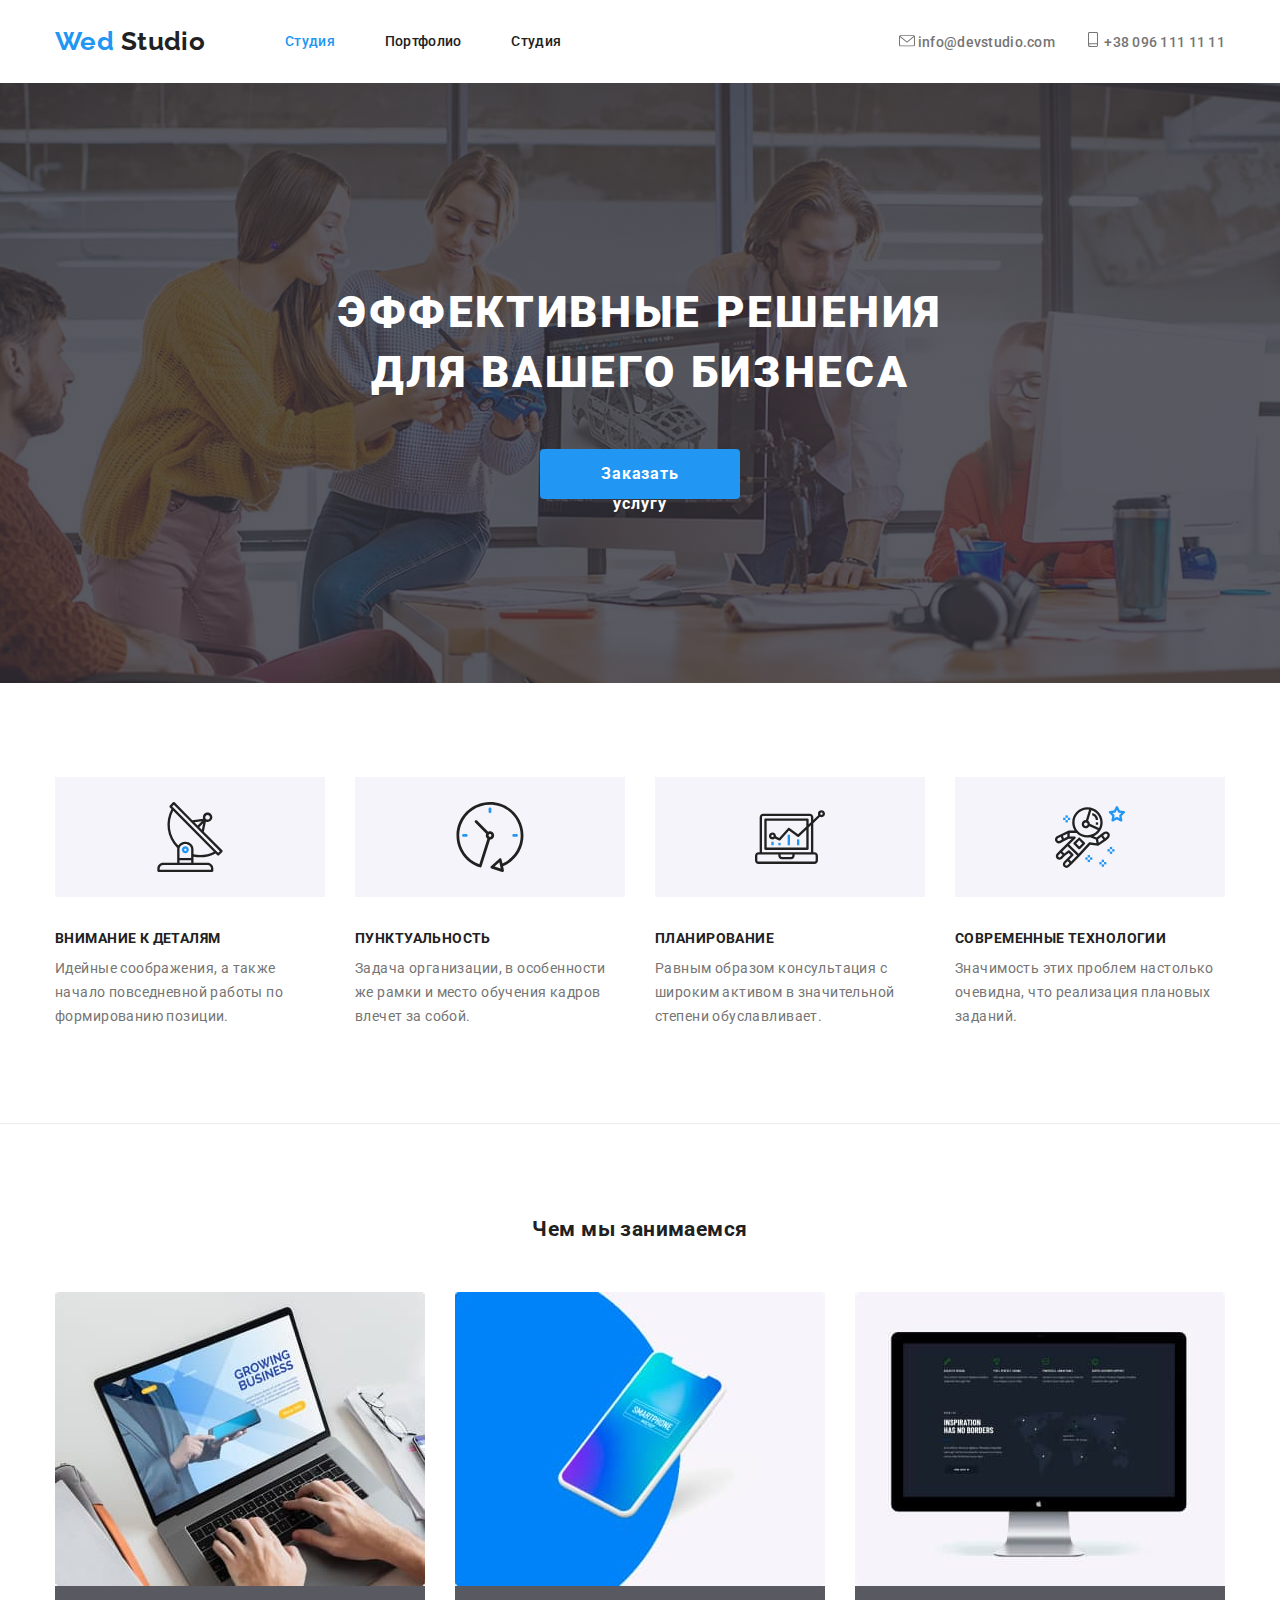
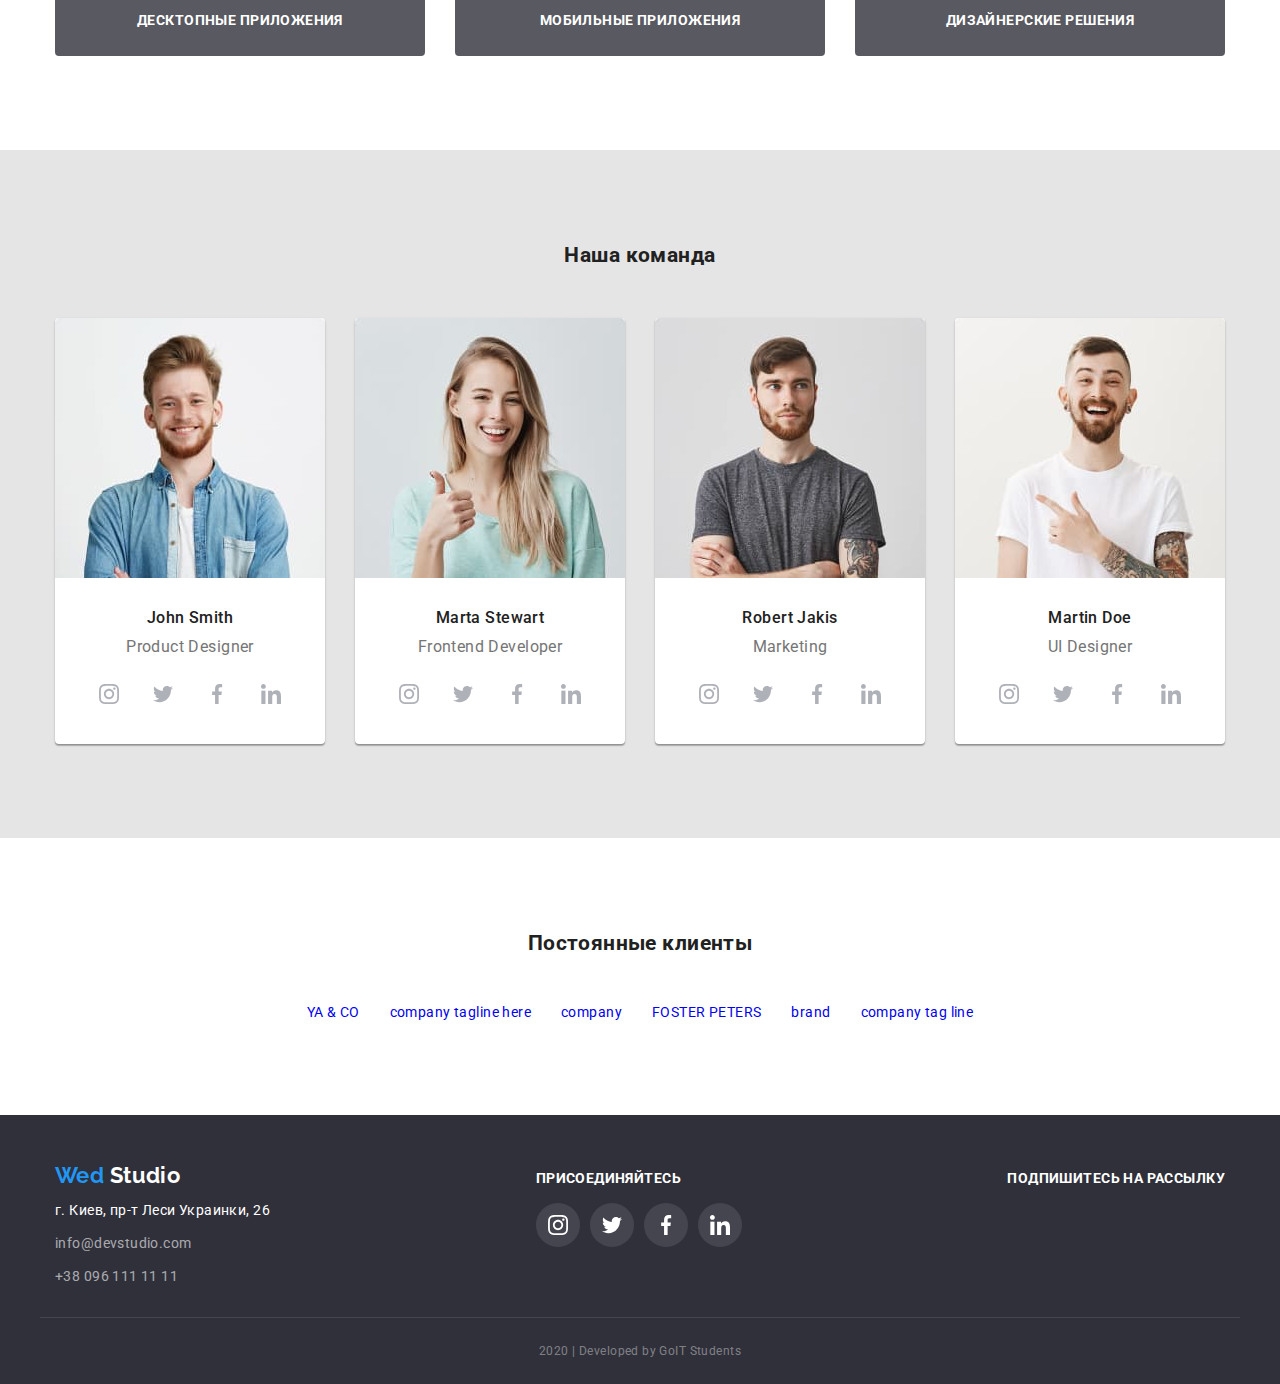
==== index.html @ 705e514d "2" ====
<!DOCTYPE html>
<html lang="ru">
  <head>
    <meta charset="UTF-8" />
    <meta name="viewport" content="width=device-width, initial-scale=1.0" />
    <title>Document</title>
    <link
      href="https://fonts.googleapis.com/css2?family=Raleway:wght@700&family=Roboto:wght@400;500;700;900&display=swap"
      rel="stylesheet"
    />
    <link rel="stylesheet" href="./css/style.css" />
  </head>
  <body>
    <!--Шапка профиля-->
    <header class="header">
      <!--  основная навигация-->
      <div class="container main-header">
        <nav class="nav main-header">
          <a href="./index.html" class="logo">
            <span class="logo-web">Wed</span>
            Studio
          </a>
          <ul class="list header-ul">
            <li class="item">
              <a href="./index.html" class="link active-link">Студия</a>
            </li>
            <li class="item">
              <a href="./portfolio.html" class="link">Портфолио</a>
            </li>
            <li class="item">
              <a href="#" class="link">Студия</a>
            </li>
          </ul>
        </nav>
        <ul class="list header-ul contact">
          <li class="item">
            <a href="mailto:info@devstudio.com" class="contact-link envelope">
              info@devstudio.com
            </a>
          </li>
          <li class="item">
            <a href="tel:+380961111111" class="contact-link smartphone">
              +38 096 111 11 11
            </a>
          </li>
        </ul>
      </div>
    </header>
    <!-- неповторяющийся контент-->
    <main>
      <!-- Hero -->
      <section class="hero">
        <div class="container center">
          <h1 class="hero-title">
            эффективные решения <br />
            для вашего бизнеса
          </h1>
          <a href="" class="button primary">
            Заказать услугу
          </a>
        </div>
      </section>
      <!--преимущества компании-->
      <section class="section">
        <!-- позже нужно будет сделать невидемым -->
        <div class="container">
          <h2 class="section-title visualli-hidden">Особенности</h2>
          <ul class="list flex-featurest">
            <li class="element">
              <h3 class="section-title features">
                Внимание к деталям
              </h3>
              <p class="text features">
                Идейные соображения, а также начало повседневной работы по
                формированию позиции.
              </p>
            </li>
            <li class="element">
              <h3 class="section-title features">
                Пунктуальность
              </h3>
              <p class="text features">
                Задача организации, в особенности же рамки и место обучения
                кадров влечет за собой.
              </p>
            </li>
            <li class="element">
              <h3 class="section-title features">
                Планирование
              </h3>
              <p class="text features">
                Равным образом консультация с широким активом в значительной
                степени обуславливает.
              </p>
            </li>
            <li class="element">
              <h3 class="section-title features">
                Современные технологии
              </h3>
              <p class="text features">
                Значимость этих проблем настолько очевидна, что реализация
                плановых заданий.
              </p>
            </li>
          </ul>
        </div>
      </section>
      <!--занятость компании-->
      <section class="section employment">
        <div class="container">
          <h2 class="section-title center">Чем мы занимаемся</h2>
          <ul class="employment-list list">
            <li class="element">
              <img
                class="img"
                src="./images/What-are-we-doing/img.jpg"
                width="370"
                alt="ноутбук"
              />
              <a href="#" class="link center">
                Десктопные приложения
              </a>
            </li>
            <li class="element">
              <img
                class="img"
                src="./images/What-are-we-doing/box.jpg"
                width="370"
                alt="смартфон"
              />
              <a href="#" class="link center">
                Мобильные приложения
              </a>
            </li>
            <li class="element">
              <img
                class="img"
                src="./images/What-are-we-doing/img(1).jpg"
                width="370"
                alt="apple mac"
              />
              <a href="#" class="link center">
                Дизайнерские решения
              </a>
            </li>
          </ul>
        </div>
      </section>
      <!--специалисты компании-->
      <section class="section company-specialists">
        <div class="container">
          <h2 class="section-title center">
            Наша команда
          </h2>
          <ul class="list specialists">
            <li class="element">
              <img
                class="img"
                src="./images/Team/specialists/img.jpg"
                width="270"
                alt="photo of John Smith"
              />
              <div class="center">
                <h3 class="section-title specialist">
                  John Smith
                </h3>
                <p class="specialist name">
                  Product Designer
                </p>
                <!--соц.сети -->
                <ul class="list social-networks">
                  <li class="element">
                    <a
                      href="#"
                      aria-label="instagram"
                      class="link icon-instagram"
                    ></a>
                  </li>
                  <li class="element">
                    <a
                      href="#"
                      aria-label="twitter"
                      class="link icon-twitter"
                    ></a>
                  </li>
                  <li class="element">
                    <a
                      href="#"
                      aria-label="facebook"
                      class="link icon-facebook"
                    ></a>
                  </li>
                  <li class="element">
                    <a
                      href="#"
                      aria-label="linkedin"
                      class="link icon-linkedin"
                    ></a>
                  </li>
                </ul>
              </div>
            </li>
            <li class="element">
              <img
                class="img"
                src="./images/Team/specialists/img(1).jpg"
                width="270"
                alt="photo of Marta Stewart"
              />
              <div class="center">
                <h3 class="section-title specialist">
                  Marta Stewart
                </h3>
                <p class="specialist name">
                  Frontend Developer
                </p>
                <!--соц.сети -->
                <ul class="list social-networks">
                  <li class="element">
                    <a
                      href="#"
                      aria-label="instagram"
                      class="link icon-instagram"
                    ></a>
                  </li>
                  <li class="element">
                    <a
                      href="#"
                      aria-label="twitter"
                      class="link icon-twitter"
                    ></a>
                  </li>
                  <li class="element">
                    <a
                      href="#"
                      aria-label="facebook"
                      class="link icon-facebook"
                    ></a>
                  </li>
                  <li class="element">
                    <a
                      href="#"
                      aria-label="linkedin"
                      class="link icon-linkedin"
                    ></a>
                  </li>
                </ul>
              </div>
            </li>
            <li class="element">
              <img
                class="img"
                src="./images/Team/specialists/img(2).jpg"
                width="270"
                alt="photo of Robert Jakis"
              />
              <div class="center">
                <h3 class="section-title specialist">
                  Robert Jakis
                </h3>
                <p class="specialist name">
                  Marketing
                </p>
                <!--соц.сети -->
                <ul class="list social-networks">
                  <li class="element">
                    <a
                      href="#"
                      aria-label="instagram"
                      class="link icon-instagram"
                    ></a>
                  </li>
                  <li class="element">
                    <a
                      href="#"
                      aria-label="twitter"
                      class="link icon-twitter"
                    ></a>
                  </li>
                  <li class="element">
                    <a
                      href="#"
                      aria-label="facebook"
                      class="link icon-facebook"
                    ></a>
                  </li>
                  <li class="element">
                    <a
                      href="#"
                      aria-label="linkedin"
                      class="link icon-linkedin"
                    ></a>
                  </li>
                </ul>
              </div>
            </li>
            <li class="element">
              <img
                class="img"
                src="./images/Team/specialists/img(3).jpg"
                width="270"
                alt="photo of Martin Doe"
              />
              <div class="center">
                <h3 class="section-title specialist">
                  Martin Doe
                </h3>
                <p class="specialist name">
                  UI Designer
                </p>
                <!--соц.сети -->
                <ul class="list social-networks">
                  <li class="element">
                    <a
                      href="#"
                      aria-label="instagram"
                      class="link icon-instagram"
                    ></a>
                  </li>
                  <li class="element">
                    <a
                      href="#"
                      aria-label="twitter"
                      class="link icon-twitter"
                    ></a>
                  </li>
                  <li class="element">
                    <a
                      href="#"
                      aria-label="facebook"
                      class="link icon-facebook"
                    ></a>
                  </li>
                  <li class="element">
                    <a
                      href="#"
                      aria-label="linkedin"
                      class="link icon-linkedin"
                    ></a>
                  </li>
                </ul>
              </div>
            </li>
          </ul>
        </div>
      </section>
      <!--Постоянные клиенты-->
      <section class="section">
        <div class="container">
          <h2 class="section-title center">
            Постоянные клиенты
          </h2>
          <!-- логотипы компаний -->
          <ul class="list customers">
            <li class="element">
              <a href="#" class="customers-link" aria-label="YA & CO"
                >YA & CO</a
              >
            </li>
            <li class="element">
              <a
                href="#"
                class="customers-link"
                aria-label="company tagline here"
                >company tagline here</a
              >
            </li>
            <li class="element">
              <a href="#" class="customers-link" aria-label="company"
                >company</a
              >
            </li>
            <li class="element">
              <a href="#" class="customers-link" aria-label="FOSTER PETERS"
                >FOSTER PETERS</a
              >
            </li>
            <li class="element">
              <a href="#" class="customers-link" aria-label="brand">brand</a>
            </li>
            <li class="element">
              <a href="#" class="customers-link" aria-label="company tag line"
                >company tag line</a
              >
            </li>
          </ul>
        </div>
      </section>
    </main>
    <!--подвал-->
    <footer class="footer">
      <div class="container footer-container">
        <div>
          <a href="./index.html" class="logo-footer">
            <span class="logo-web">Wed</span>
            Studio
          </a>
          <!-- адресс -->
          <address class="address">
            <p>
              г. Киев, пр-т Леси Украинки, 26
            </p>
            <a href="mailto:info@devstudio.com" class="address-link">
              info@devstudio.com
            </a>
            <a href="tel:+380961111111" class="address-link"
              >+38 096 111 11 11</a
            >
          </address>
        </div>
        <div>
          <b class="b">
            присоединяйтесь
          </b>
          <!-- соц.сети -->
          <ul class="list footer__social-networks">
            <li class="element">
              <a
                href="#"
                aria-label="instagram"
                class="link icon-instagram"
              ></a>
            </li>
            <li class="element">
              <a href="#" aria-label="twitter" class="link icon-twitter"></a>
            </li>
            <li class="element">
              <a href="#" aria-label="facebook" class="link icon-facebook"></a>
            </li>
            <li class="element">
              <a href="#" aria-label="linkedin" class="link icon-linkedin"></a>
            </li>
          </ul>
        </div>
        <b class="b">
          Подпишитесь на рассылку
        </b>
      </div>
      <p class="copyright container">2020 | Developed by GoIT Students</p>
    </footer>
  </body>
</html>
---- css/style.css ----
html {
  box-sizing: border-box;
}

*,
*::before,
*::after {
  box-sizing: inherit;
}
:root {
  --primary-text-color: #757575;
  --secondary-text-color: #212121;
  --white-color-text: #ffffff;
  --text-hover-color: #2196f3;
  --background-color: #e5e5e5;
  --secondary-background-color: #f5f4fa;
  --address-text-color: rgba(255, 255, 255, 0.6);
}
/* общие */
body {
  background-color: var(--white-color-text);
  color: var(--primary-text-color);
  font-family: Roboto, sans-serif;
  font-style: normal;
  font-size: 14px;
  line-height: 1.14;
  letter-spacing: 0.03em;
  margin: 0px;
}

a {
  text-decoration: none;
}

h1,
h2,
h3,
h4,
h5,
h6,
p {
  margin-top: 0px;
  margin-bottom: 0px;
}

img {
  display: block;
  max-width: 100%;
  height: auto;
}

.visualli-hidden {
  position: absolute;
  width: 1px;
  height: 1px;
  margin: -1px;
  padding: 0px;
  border: 0px;
  clip: rect(0 0 0 0);
  overflow: hidden;
}

.list {
  list-style: none;
  margin-top: 0px;
  margin-bottom: 0px;
  padding-left: 0px;
}

.container {
  width: 1200px;
  padding-left: 15px;
  padding-right: 15px;

  margin-left: auto;
  margin-right: auto;
}

.center {
  text-align: center;
}

.section > .section-title {
  color: var(--secondary-text-color);
  font-weight: 700;
  font-size: 36px;
  line-height: 1.17;
  text-align: center;
}
.section-title {
  color: var(--secondary-text-color);
}
.employment-list,
.specialists {
  margin-top: 50px;
}

/* кнопка */
.button {
  display: inline-block;

  background-color: var(--background-color);
  color: var(--primary-text-color);
}
.section {
  padding-top: 94px;
  padding-bottom: 94px;
}

/* шапка */

.header {
  background-color: var(--white-color-text);
}

.main-header {
  display: flex;
  align-items: center;
}

.header-ul {
  display: flex;
}

.header-ul .item:not(:last-child) {
  margin-right: 50px;
}

.contact {
  margin-left: auto;
}

.contact .item:not(:last-child) {
  margin-right: 30px;
}

.header-ul .link,
.header-ul .contact-link {
  display: block;
  padding-top: 32px;
  padding-bottom: 32px;
}

.nav .link {
  color: var(--secondary-text-color);
  font-weight: 500;
  letter-spacing: 0.02em;
}
.link.active-link,
.nav .link:hover,
.nav .link:focus,
.contact-link:focus,
.contact-link:hover {
  color: var(--text-hover-color);
}
.logo {
  display: inline-block;
  margin-right: 80px;

  color: var(--secondary-text-color);
  font-family: Raleway, sans-serif;
  font-weight: 700;
  font-size: 26px;
  line-height: 1.19;
}
.logo-web {
  color: var(--text-hover-color);
  font-family: Raleway, sans-serif;
}
.contact-link {
  color: var(--primary-text-color);

  font-weight: 500;
  letter-spacing: 0.02em;
}

.contact-link::before {
  content: "";
  display: inline-block;
  width: 16px;
  height: 15px;
  background-repeat: no-repeat;
  background-size: contain;
  background-position: bottom;
}

.contact-link.envelope::before {
  background-image: url(../images/envelope.svg);
}

.contact-link.smartphone::before {
  background-image: url(../images/smartphone.svg);
}

/* подвал */

.logo-footer {
  color: var(--white-color-text);
  font-family: Raleway, sans-serif;
  font-weight: 700;
  font-size: 22px;
  line-height: 1.18;
}
.address {
  display: flex;
  flex-direction: column;

  color: var(--white-color-text);
  font-weight: 400;
  font-size: 14px;
  font-style: normal;
  line-height: 1.71;

  margin-top: 10px;
}
.address-link {
  color: var(--address-text-color);

  margin-top: 9px;
}

.copyright {
  display: block;
  padding-top: 21px;
  padding-bottom: 21px;
  border-top: 1px solid rgba(255, 255, 255, 0.1);

  color: rgba(255, 255, 255, 0.4);
  font-weight: 400;
  font-size: 12px;
  line-height: 2;
  text-align: center;
}

.b {
  display: block;
  color: var(--white-color-text);
  font-weight: 700;
  text-transform: uppercase;
}

.footer__social-networks {
  margin-top: 21px;
}

.footer__social-networks .element {
  margin-right: 10px;
}

.footer__social-networks .element:nth-last-child(1) {
  margin-right: 0px;
}

.footer__social-networks .link {
  display: inline-flex;
  width: 44px;
  height: 44px;
  background: rgba(255, 255, 255, 0.1);
  border-radius: 50%;
  background-repeat: no-repeat;
  background-position: center;
  background-size: 20px;
}

.footer__social-networks .icon-instagram {
  background-image: url(../images/social-networks-inversion/instagram2.svg);
}

.footer__social-networks .icon-twitter {
  background-image: url(../images/social-networks-inversion/twitter1.svg);
}

.footer__social-networks .icon-facebook {
  background-image: url(../images/social-networks-inversion/facebook1.svg);
}

.footer__social-networks .icon-linkedin {
  background-image: url(../images/social-networks-inversion/linkedin1.svg);
}

.footer-container {
  display: flex;
  align-items: baseline;
  justify-content: space-between;
  padding-bottom: 28px;
}

.footer {
  background-color: #2f303a;
  padding-top: 48px;
}

/* main index */

/* герой */

.hero {
  background-color: rgba(47, 48, 58, 0.8);
  background-image: linear-gradient(
      rgba(47, 48, 58, 0.8),
      rgba(47, 48, 58, 0.8)
    ),
    url(../images/Header-img.jpg);
  height: 600px;
  max-width: 1600px;
  margin-left: auto;
  margin-right: auto;
  background-repeat: no-repeat;
  background-position: center;
  background-size: cover;
}

.hero .container {
  padding-top: 200px;
  padding-bottom: 200px;
}

.hero-title {
  color: var(--white-color-text);
  font-weight: 900;
  font-size: 44px;
  line-height: 1.36;
  text-align: center;
  letter-spacing: 0.06em;
  text-transform: uppercase;
}

.button.primary {
  background-color: var(--text-hover-color);
  color: var(--white-color-text);
  font-weight: 700;
  font-size: 16px;
  line-height: 1.87;
  letter-spacing: 0.06em;

  padding: 10px 32px;
  border-radius: 4px;
  width: 200.3px;
  height: 50px;
  margin-top: 46px;
}
/* преимущества компании */

.flex-featurest {
  display: flex;
}

.flex-featurest .element {
  width: 278px;
  margin-right: 30px;
}

.flex-featurest .element::before {
  content: "";
  display: inline-block;
  width: 270px;
  height: 120px;
  background-color: var(--secondary-background-color);
  background-repeat: no-repeat;
  background-position: center;
}

.flex-featurest .element:nth-child(1)::before {
  background-image: url(../images/advantages/antenna1.svg);
}

.flex-featurest .element:nth-child(2)::before {
  background-image: url(../images/advantages/clock1.svg);
}

.flex-featurest .element:nth-child(3)::before {
  background-image: url(../images/advantages/diagram1.svg);
}

.flex-featurest .element:nth-child(4)::before {
  background-image: url(../images/advantages/astronaut1.svg);
}

.flex-featurest .element:nth-child(4n) {
  margin-right: 0px;
}

.section-title.features {
  color: var(--secondary-text-color);
  font-weight: 700;
  font-size: 14px;
  line-height: 1.14;
  text-transform: uppercase;

  margin-top: 30px;
}
.text.features {
  font-weight: 400;
  font-size: 14px;
  line-height: 1.71;

  margin-top: 10px;
}
/* занятость */
.employment {
  border-top: 1px solid #ececec;
}

.employment-list {
  display: flex;
}

.employment-list .element {
  width: 370px;
  margin-right: 30px;
}

.employment-list .element:nth-child(3n) {
  margin-right: 0px;
}

.employment-list .link {
  display: inline-block;
  padding: 27px 0px;
  width: 370px;

  color: var(--white-color-text);
  background: rgba(47, 48, 58, 0.8);
  border-radius: 0px 0px 4px 4px;
  font-weight: bold;
  text-transform: uppercase;
}

/* спецыалисты компании */

.specialists {
  display: flex;
}

.specialists > .element {
  width: 270px;
  margin-right: 30px;
  background-color: var(--white-color-text);
  border-radius: 4px;
  overflow: hidden;
  box-shadow: 0px 2px 1px rgba(0, 0, 0, 0.2), 0px 1px 1px rgba(0, 0, 0, 0.14),
    0px 1px 3px rgba(0, 0, 0, 0.12);
}

.specialists .element:nth-child(4n) {
  margin-right: 0px;
}

.section.company-specialists {
  background-color: var(--background-color);
}

.section-title.specialist {
  color: var(--secondary-text-color);
  font-weight: 500;
}

.specialists .center {
  padding-top: 30px;
  padding-bottom: 24px;
}

.specialist {
  font-size: 16px;
  line-height: 1.19;
}

.specialist.name {
  font-weight: 400;

  margin-top: 10px;
}

.social-networks,
.footer__social-networks {
  display: flex;
  margin-top: 16px;
}

.social-networks {
  padding-left: 32px;
  padding-right: 32px;
}

.social-networks .element {
  margin-right: 10px;
}
.social-networks .element:nth-last-child(-n + 1) {
  margin-right: 0px;
}

.social-networks .link {
  display: inline-block;
  width: 44px;
  height: 44px;
  background-repeat: no-repeat;
  background-position: center;
}

.icon-instagram {
  background-image: url(../images/social-networks/instagram2.svg);
}

.icon-twitter {
  background-image: url(../images/social-networks/twitter1.svg);
}

.icon-facebook {
  background-image: url(../images/social-networks/facebook1.svg);
}

.icon-linkedin {
  background-image: url(../images/social-networks/linkedin1.svg);
}

/* клиенты */

.customers {
  display: flex;
  justify-content: center;
  margin-top: 50px;
}

.customers .element {
  margin-right: 30px;
}

.customers .element:nth-child(6n) {
  margin-right: 0px;
}

/* main portfolio */

.portfolio {
  /* background-color: var(--background-color); */
  border-top: 1px solid #ececec;
}

/* кнопка portfolio */

.button.filter {
  color: var(--secondary-text-color);
  background-color: var(--background-color);
  font-weight: 500;
  font-size: 16px;
  line-height: 1.62;

  border: 0px;
  padding: 6px 22px;
  border-radius: 4px;
}

.button.filter:focus,
.button.filter:hover {
  background-color: var(--text-hover-color);
  color: var(--white-color-text);
}

.filter {
  display: flex;
  justify-content: center;
}

.filter .element {
  margin-right: 8px;
}

.filter .element:nth-last-child(-n + 1) {
  margin-right: 0px;
}

/* список */

.job-title {
  color: var(--secondary-text-color);
  font-weight: 700;
  font-size: 18px;
  line-height: 2;
}

.text-work {
  color: var(--primary-text-color);
  font-weight: 400;
  font-size: 16px;
  line-height: 1.87;

  margin-top: 4px;
}

.hover-text-work {
  color: var(--white-color-text);
  background: rgba(33, 150, 243, 0.9);
  font-weight: 400;
  font-size: 18px;
  line-height: 1.56;
}

.work {
  display: flex;
  flex-wrap: wrap;
  margin-top: 50px;
}

.work .element {
  max-width: calc((100%-60px) / 3);
  margin-right: 30px;
  margin-right: 30px;
  margin-top: 30px;
}

.work .element:nth-child(3n) {
  margin-right: 0px;
}

.work .element:nth-child(-n + 3) {
  margin-top: 0px;
}

.card > a {
  display: block;
}

.card {
  border-top-left-radius: 5px;
  border-top-right-radius: 5px;
  overflow: hidden;
}

.card-contens {
  background: #ffffff;
  border-right: 1px solid #eeeeee;
  border-left: 1px solid #eeeeee;
  border-bottom: 1px solid #eeeeee;
  padding-top: 20px;
  padding-bottom: 20px;
  padding-right: 24px;
  padding-left: 24px;
  border-bottom-right-radius: 5px;
  border-bottom-left-radius: 5px;
}
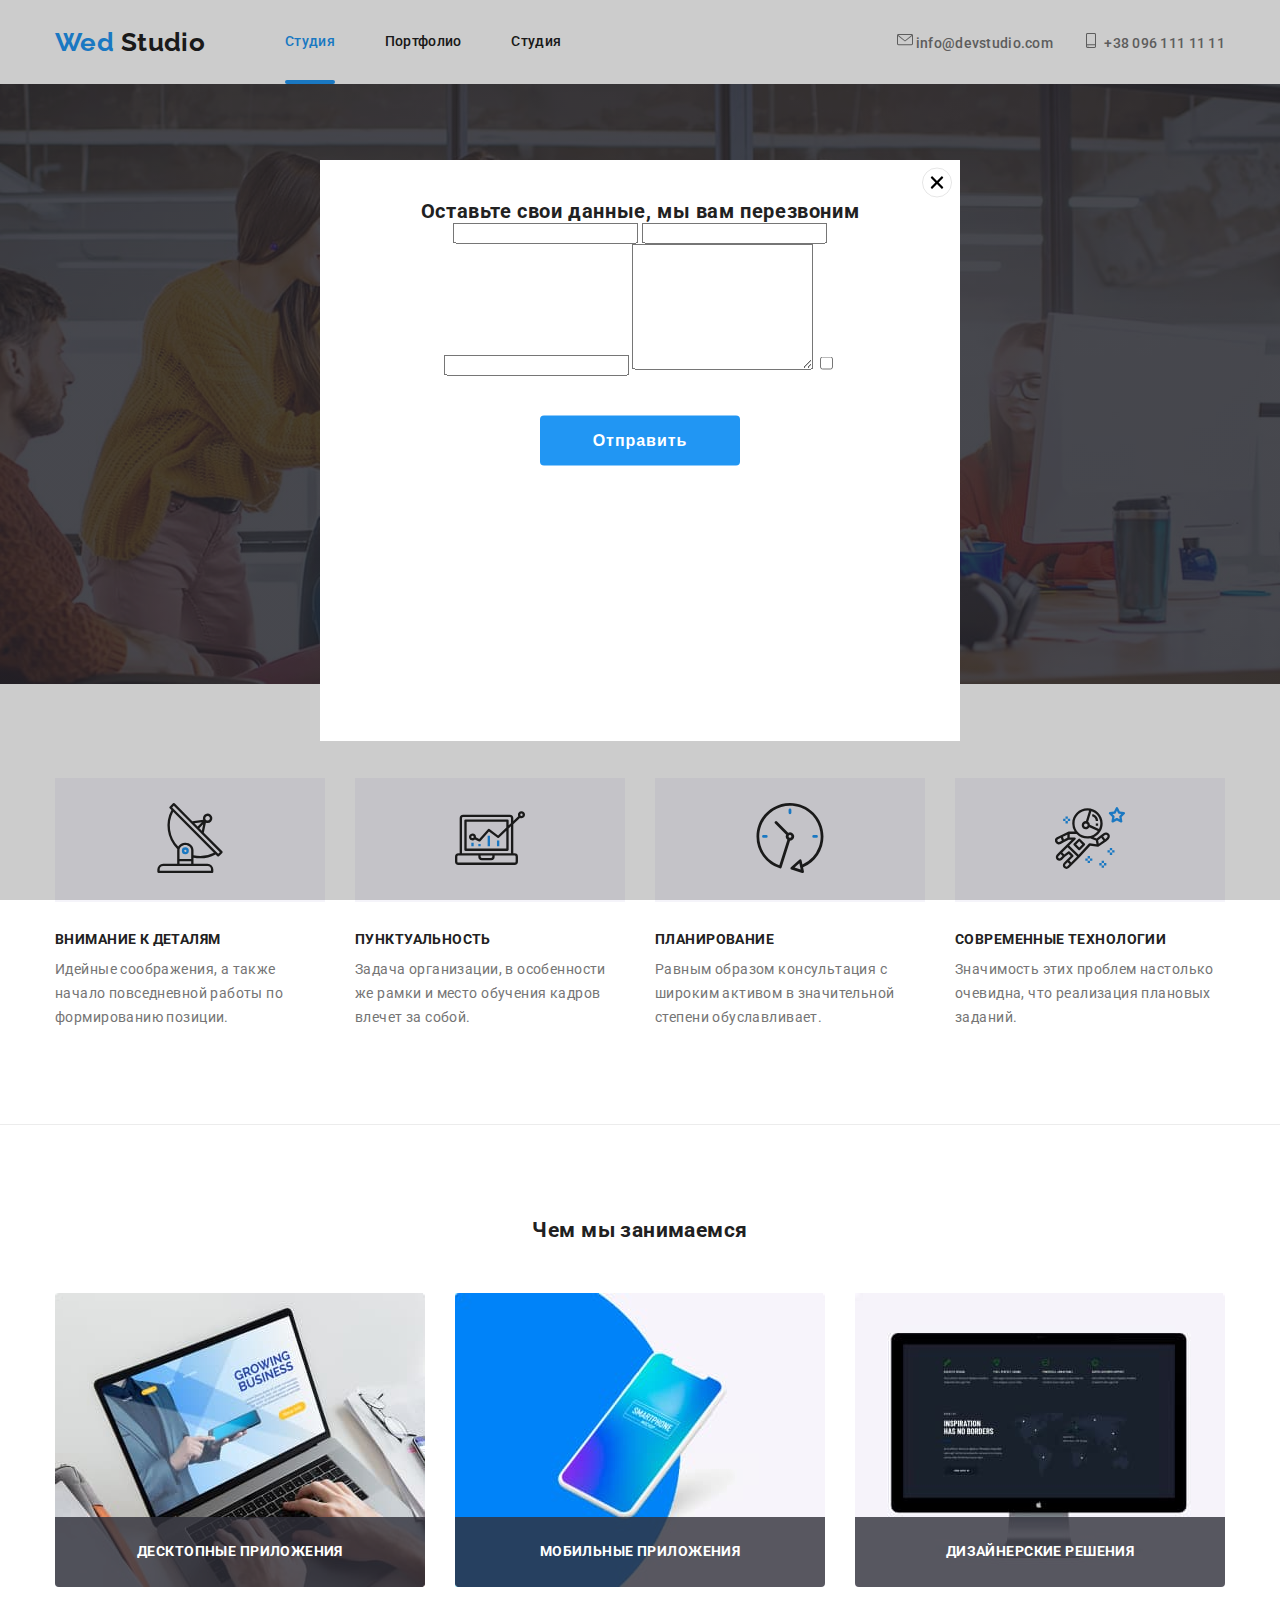
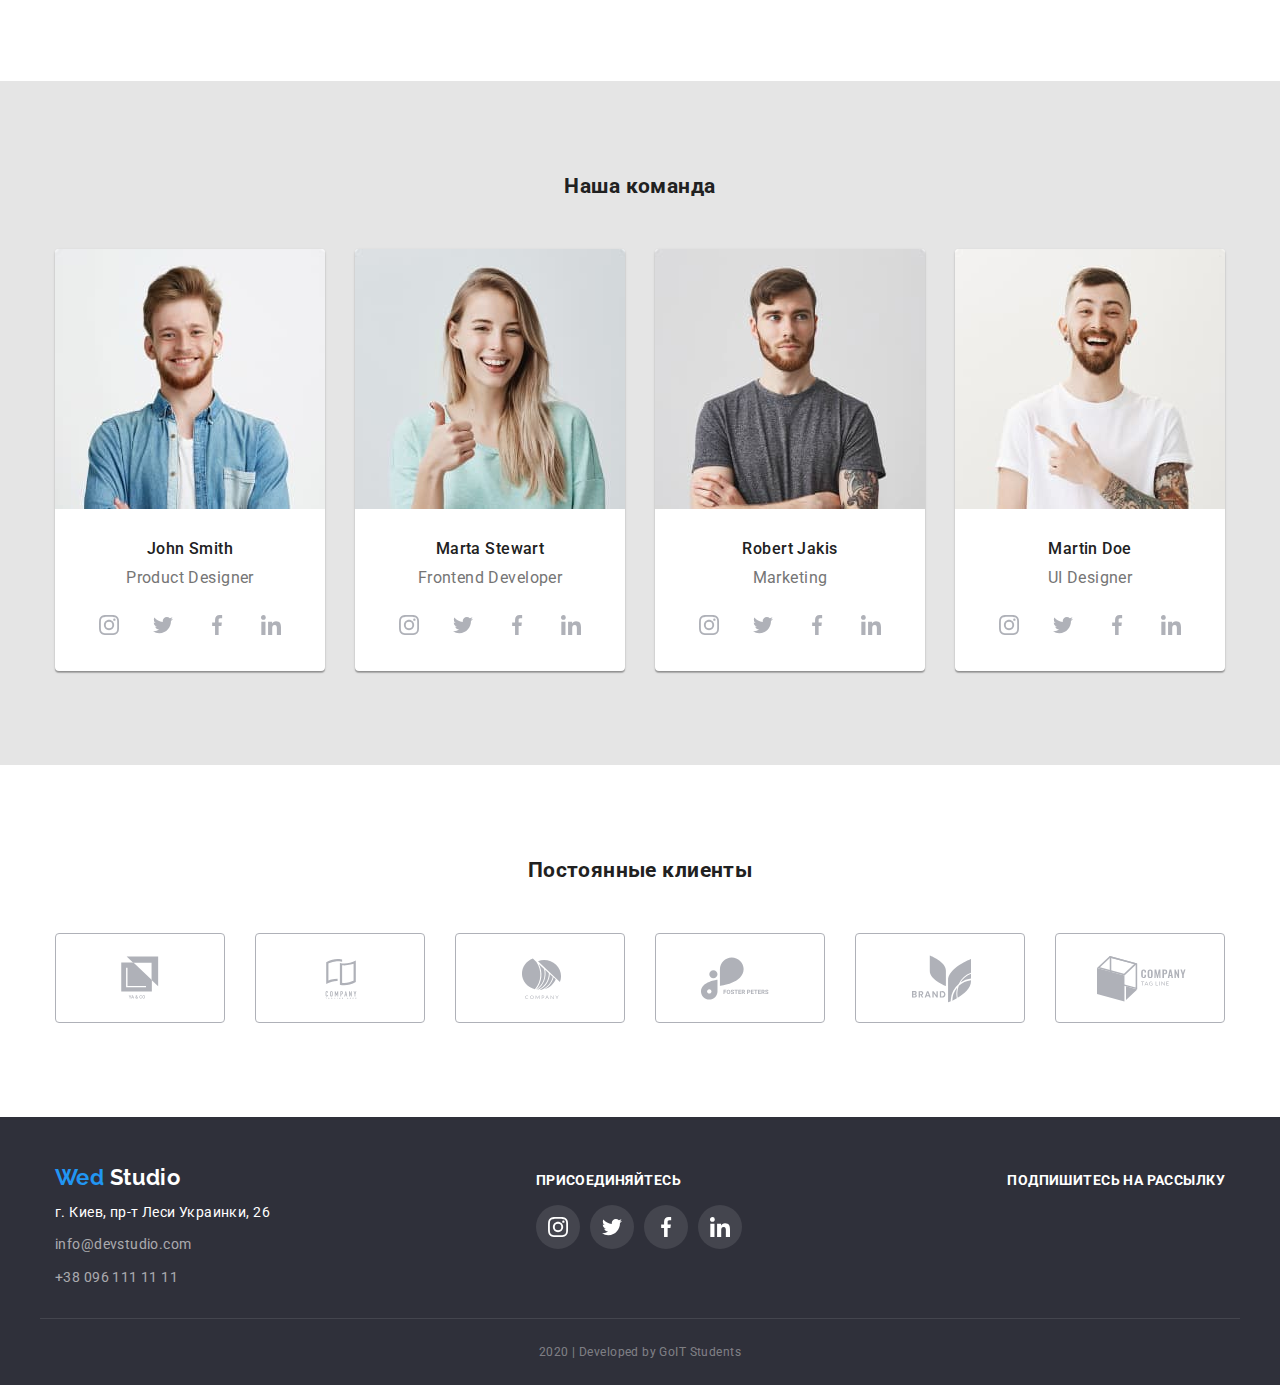
==== commit bc7096e4: "2" ====
--- a/index.html
+++ b/index.html
@@ -13,8 +13,41 @@
   <body>
     <!--Шапка профиля-->
     <header class="header">
-      <!--  основная навигация-->
+      <div class="backdrop" data-backdrop>
+        <div class="modal">
+          <h2 class="modal-title">
+            Оставьте свои данные, мы вам перезвоним
+          </h2>
+          <form class="form js-speaker-form">
+            <label>
+              <input type="text" name="name" placeholder=" " />
+            </label>
+            <label>
+              <input type="email" name="email" />
+            </label>
+            <label>
+              <input type="tel" name="telephone" />
+            </label>
+            <label>
+              <textarea
+                class="comment"
+                name="comment"
+                rows="8"
+                placeholder=" "
+              ></textarea>
+            </label>
+            <label>
+              <input type="checkbox" />
+            </label>
+            <button class="button primary" type="submit">Отправить</button>
+          </form>
+          <svg class="icon-close" data-close-modal>
+            <use href="./images/symbol-defs1.svg#icon-close"></use>
+          </svg>
+        </div>
+      </div>
       <div class="container main-header">
+        <!--  основная навигация-->
         <nav class="nav main-header">
           <a href="./index.html" class="logo">
             <span class="logo-web">Wed</span>
@@ -22,10 +55,13 @@
           </a>
           <ul class="list header-ul">
             <li class="item">
-              <a href="./index.html" class="link active-link">Студия</a>
+              <a href="./index.html" class="link active-link">
+                Студия
+                <div class="active"></div>
+              </a>
             </li>
             <li class="item">
-              <a href="./portfolio.html" class="link">Портфолио</a>
+              <a href="./portfolio.html" class="link">Портфолио </a>
             </li>
             <li class="item">
               <a href="#" class="link">Студия</a>
@@ -34,12 +70,32 @@
         </nav>
         <ul class="list header-ul contact">
           <li class="item">
-            <a href="mailto:info@devstudio.com" class="contact-link envelope">
-              info@devstudio.com
+            <a href="mailto:info@devstudio.com" class="contact-link flex-link">
+              <div class="in-bl">
+                <svg class="icon-envelope">
+                  <use
+                    width="16"
+                    heidth="12"
+                    href="./images/symbol-defs1.svg#icon-envelope"
+                  ></use>
+                </svg>
+              </div>
+              <span>
+                info@devstudio.com
+              </span>
             </a>
           </li>
           <li class="item">
-            <a href="tel:+380961111111" class="contact-link smartphone">
+            <a href="tel:+380961111111" class="contact-link">
+              <div class="in-bl">
+                <svg class="icon-smartphone">
+                  <use
+                    width="16"
+                    heidth="12"
+                    href="./images/symbol-defs1.svg#icon-smartphone"
+                  ></use>
+                </svg>
+              </div>
               +38 096 111 11 11
             </a>
           </li>
@@ -55,7 +111,7 @@
             эффективные решения <br />
             для вашего бизнеса
           </h1>
-          <a href="" class="button primary">
+          <a href="" class="button primary" data-open-modal>
             Заказать услугу
           </a>
         </div>
@@ -67,6 +123,16 @@
           <h2 class="section-title visualli-hidden">Особенности</h2>
           <ul class="list flex-featurest">
             <li class="element">
+              <div class="in-bl">
+                <svg class="icon-antenna">
+                  <use
+                    x="100"
+                    width="70"
+                    heidth="70"
+                    href="./images/symbol-defs1.svg#icon-antenna"
+                  ></use>
+                </svg>
+              </div>
               <h3 class="section-title features">
                 Внимание к деталям
               </h3>
@@ -76,6 +142,16 @@
               </p>
             </li>
             <li class="element">
+              <div class="in-bl wrt">
+                <svg class="icon-diagram">
+                  <use
+                    x="100"
+                    width="70"
+                    heidth="70"
+                    href="./images/symbol-defs1.svg#icon-diagram"
+                  ></use>
+                </svg>
+              </div>
               <h3 class="section-title features">
                 Пунктуальность
               </h3>
@@ -85,6 +161,16 @@
               </p>
             </li>
             <li class="element">
+              <div class="in-bl">
+                <svg class="icon-clock">
+                  <use
+                    x="100"
+                    width="70"
+                    heidth="70"
+                    href="./images/symbol-defs1.svg#icon-clock"
+                  ></use>
+                </svg>
+              </div>
               <h3 class="section-title features">
                 Планирование
               </h3>
@@ -94,6 +180,16 @@
               </p>
             </li>
             <li class="element">
+              <div class="in-bl">
+                <svg class="icon-astronaut">
+                  <use
+                    x="100"
+                    width="70"
+                    heidth="70"
+                    href="./images/symbol-defs1.svg#icon-astronaut"
+                  ></use>
+                </svg>
+              </div>
               <h3 class="section-title features">
                 Современные технологии
               </h3>
@@ -117,9 +213,9 @@
                 width="370"
                 alt="ноутбук"
               />
-              <a href="#" class="link center">
+              <p class="link center">
                 Десктопные приложения
-              </a>
+              </p>
             </li>
             <li class="element">
               <img
@@ -128,9 +224,9 @@
                 width="370"
                 alt="смартфон"
               />
-              <a href="#" class="link center">
+              <p class="link center">
                 Мобильные приложения
-              </a>
+              </p>
             </li>
             <li class="element">
               <img
@@ -139,9 +235,9 @@
                 width="370"
                 alt="apple mac"
               />
-              <a href="#" class="link center">
+              <p class="link center">
                 Дизайнерские решения
-              </a>
+              </p>
             </li>
           </ul>
         </div>
@@ -174,28 +270,56 @@
                       href="#"
                       aria-label="instagram"
                       class="link icon-instagram"
-                    ></a>
-                  </li>
-                  <li class="element">
-                    <a
-                      href="#"
-                      aria-label="twitter"
-                      class="link icon-twitter"
-                    ></a>
+                    >
+                      <svg class="icon-instagram">
+                        <use
+                          width="20"
+                          heidth="20"
+                          href="./images/symbol-defs1.svg#icon-instagram"
+                        ></use>
+                      </svg>
+                    </a>
+                  </li>
+                  <li class="element">
+                    <a href="#" aria-label="twitter" class="link icon-twitter">
+                      <svg class="icon-twitter">
+                        <use
+                          width="20"
+                          heidth="20"
+                          href="./images/symbol-defs1.svg#icon-twitter"
+                        ></use>
+                      </svg>
+                    </a>
                   </li>
                   <li class="element">
                     <a
                       href="#"
                       aria-label="facebook"
                       class="link icon-facebook"
-                    ></a>
+                    >
+                      <svg class="icon-facebook">
+                        <use
+                          width="20"
+                          heidth="20"
+                          href="./images/symbol-defs1.svg#icon-facebook"
+                        ></use>
+                      </svg>
+                    </a>
                   </li>
                   <li class="element">
                     <a
                       href="#"
                       aria-label="linkedin"
                       class="link icon-linkedin"
-                    ></a>
+                    >
+                      <svg class="icon-linkedin">
+                        <use
+                          width="20"
+                          heidth="20"
+                          href="./images/symbol-defs1.svg#icon-linkedin"
+                        ></use>
+                      </svg>
+                    </a>
                   </li>
                 </ul>
               </div>
@@ -221,28 +345,56 @@
                       href="#"
                       aria-label="instagram"
                       class="link icon-instagram"
-                    ></a>
-                  </li>
-                  <li class="element">
-                    <a
-                      href="#"
-                      aria-label="twitter"
-                      class="link icon-twitter"
-                    ></a>
+                    >
+                      <svg class="icon-instagram">
+                        <use
+                          width="20"
+                          heidth="20"
+                          href="./images/symbol-defs1.svg#icon-instagram"
+                        ></use>
+                      </svg>
+                    </a>
+                  </li>
+                  <li class="element">
+                    <a href="#" aria-label="twitter" class="link icon-twitter">
+                      <svg class="icon-twitter">
+                        <use
+                          width="20"
+                          heidth="20"
+                          href="./images/symbol-defs1.svg#icon-twitter"
+                        ></use>
+                      </svg>
+                    </a>
                   </li>
                   <li class="element">
                     <a
                       href="#"
                       aria-label="facebook"
                       class="link icon-facebook"
-                    ></a>
+                    >
+                      <svg class="icon-facebook">
+                        <use
+                          width="20"
+                          heidth="20"
+                          href="./images/symbol-defs1.svg#icon-facebook"
+                        ></use>
+                      </svg>
+                    </a>
                   </li>
                   <li class="element">
                     <a
                       href="#"
                       aria-label="linkedin"
                       class="link icon-linkedin"
-                    ></a>
+                    >
+                      <svg class="icon-linkedin">
+                        <use
+                          width="20"
+                          heidth="20"
+                          href="./images/symbol-defs1.svg#icon-linkedin"
+                        ></use>
+                      </svg>
+                    </a>
                   </li>
                 </ul>
               </div>
@@ -268,28 +420,56 @@
                       href="#"
                       aria-label="instagram"
                       class="link icon-instagram"
-                    ></a>
-                  </li>
-                  <li class="element">
-                    <a
-                      href="#"
-                      aria-label="twitter"
-                      class="link icon-twitter"
-                    ></a>
+                    >
+                      <svg class="icon-instagram">
+                        <use
+                          width="20"
+                          heidth="20"
+                          href="./images/symbol-defs1.svg#icon-instagram"
+                        ></use>
+                      </svg>
+                    </a>
+                  </li>
+                  <li class="element">
+                    <a href="#" aria-label="twitter" class="link icon-twitter">
+                      <svg class="icon-twitter">
+                        <use
+                          width="20"
+                          heidth="20"
+                          href="./images/symbol-defs1.svg#icon-twitter"
+                        ></use>
+                      </svg>
+                    </a>
                   </li>
                   <li class="element">
                     <a
                       href="#"
                       aria-label="facebook"
                       class="link icon-facebook"
-                    ></a>
+                    >
+                      <svg class="icon-facebook">
+                        <use
+                          width="20"
+                          heidth="20"
+                          href="./images/symbol-defs1.svg#icon-facebook"
+                        ></use>
+                      </svg>
+                    </a>
                   </li>
                   <li class="element">
                     <a
                       href="#"
                       aria-label="linkedin"
                       class="link icon-linkedin"
-                    ></a>
+                    >
+                      <svg class="icon-linkedin">
+                        <use
+                          width="20"
+                          heidth="20"
+                          href="./images/symbol-defs1.svg#icon-linkedin"
+                        ></use>
+                      </svg>
+                    </a>
                   </li>
                 </ul>
               </div>
@@ -315,28 +495,56 @@
                       href="#"
                       aria-label="instagram"
                       class="link icon-instagram"
-                    ></a>
-                  </li>
-                  <li class="element">
-                    <a
-                      href="#"
-                      aria-label="twitter"
-                      class="link icon-twitter"
-                    ></a>
+                    >
+                      <svg class="icon-instagram">
+                        <use
+                          width="20"
+                          heidth="20"
+                          href="./images/symbol-defs1.svg#icon-instagram"
+                        ></use>
+                      </svg>
+                    </a>
+                  </li>
+                  <li class="element">
+                    <a href="#" aria-label="twitter" class="link icon-twitter">
+                      <svg class="icon-twitter">
+                        <use
+                          width="20"
+                          heidth="20"
+                          href="./images/symbol-defs1.svg#icon-twitter"
+                        ></use>
+                      </svg>
+                    </a>
                   </li>
                   <li class="element">
                     <a
                       href="#"
                       aria-label="facebook"
                       class="link icon-facebook"
-                    ></a>
+                    >
+                      <svg class="icon-facebook">
+                        <use
+                          width="20"
+                          heidth="20"
+                          href="./images/symbol-defs1.svg#icon-facebook"
+                        ></use>
+                      </svg>
+                    </a>
                   </li>
                   <li class="element">
                     <a
                       href="#"
                       aria-label="linkedin"
                       class="link icon-linkedin"
-                    ></a>
+                    >
+                      <svg class="icon-linkedin">
+                        <use
+                          width="20"
+                          heidth="20"
+                          href="./images/symbol-defs1.svg#icon-linkedin"
+                        ></use>
+                      </svg>
+                    </a>
                   </li>
                 </ul>
               </div>
@@ -353,35 +561,80 @@
           <!-- логотипы компаний -->
           <ul class="list customers">
             <li class="element">
-              <a href="#" class="customers-link" aria-label="YA & CO"
-                >YA & CO</a
-              >
+              <a href="#" class="customers-link link" aria-label="YA & CO">
+                <svg class="icon-logo-1 icon">
+                  <use
+                    width="45"
+                    heidth="50"
+                    x="63"
+                    href="./images/symbol-defs1.svg#icon-logo-1"
+                  ></use>
+                </svg>
+              </a>
             </li>
             <li class="element">
               <a
                 href="#"
                 class="customers-link"
                 aria-label="company tagline here"
-                >company tagline here</a
               >
-            </li>
-            <li class="element">
-              <a href="#" class="customers-link" aria-label="company"
-                >company</a
-              >
-            </li>
-            <li class="element">
-              <a href="#" class="customers-link" aria-label="FOSTER PETERS"
-                >FOSTER PETERS</a
-              >
-            </li>
-            <li class="element">
-              <a href="#" class="customers-link" aria-label="brand">brand</a>
-            </li>
-            <li class="element">
-              <a href="#" class="customers-link" aria-label="company tag line"
-                >company tag line</a
-              >
+                <svg class="icon-logo-2 icon">
+                  <use
+                    width="40"
+                    heidth="52"
+                    x="65"
+                    href="./images/symbol-defs1.svg#icon-logo-2"
+                  ></use>
+                </svg>
+              </a>
+            </li>
+            <li class="element">
+              <a href="#" class="customers-link" aria-label="company">
+                <svg class="icon-logo-3 icon">
+                  <use
+                    width="41"
+                    heidth="43"
+                    x="65"
+                    href="./images/symbol-defs1.svg#icon-logo-3"
+                  ></use>
+                </svg>
+              </a>
+            </li>
+            <li class="element">
+              <a href="#" class="customers-link" aria-label="FOSTER PETERS">
+                <svg class="icon-logo-4 icon">
+                  <use
+                    width="80"
+                    heidth="42"
+                    x="45"
+                    href="./images/symbol-defs1.svg#icon-logo-4"
+                  ></use>
+                </svg>
+              </a>
+            </li>
+            <li class="element">
+              <a href="#" class="customers-link" aria-label="brand">
+                <svg class="icon-logo-5 icon">
+                  <use
+                    width="59"
+                    heidth="47"
+                    x="56"
+                    href="./images/symbol-defs1.svg#icon-logo-5"
+                  ></use>
+                </svg>
+              </a>
+            </li>
+            <li class="element">
+              <a href="#" class="customers-link" aria-label="company tag line">
+                <svg class="icon-logo-6 icon">
+                  <use
+                    width="89"
+                    heidth="46"
+                    x="41"
+                    href="./images/symbol-defs1.svg#icon-logo-6"
+                  ></use>
+                </svg>
+              </a>
             </li>
           </ul>
         </div>
@@ -409,26 +662,52 @@
           </address>
         </div>
         <div>
-          <b class="b">
-            присоединяйтесь
-          </b>
+          <b class="b"> присоединяйтесь </b>
           <!-- соц.сети -->
           <ul class="list footer__social-networks">
             <li class="element">
-              <a
-                href="#"
-                aria-label="instagram"
-                class="link icon-instagram"
-              ></a>
-            </li>
-            <li class="element">
-              <a href="#" aria-label="twitter" class="link icon-twitter"></a>
-            </li>
-            <li class="element">
-              <a href="#" aria-label="facebook" class="link icon-facebook"></a>
-            </li>
-            <li class="element">
-              <a href="#" aria-label="linkedin" class="link icon-linkedin"></a>
+              <a href="#" aria-label="instagram" class="link icon-instagram">
+                <svg class="icon-instagram">
+                  <use
+                    width="20"
+                    heidth="20"
+                    href="./images/symbol-defs1.svg#icon-instagram"
+                  ></use>
+                </svg>
+              </a>
+            </li>
+            <li class="element">
+              <a href="#" aria-label="twitter" class="link icon-twitter">
+                <svg class="icon-twitter">
+                  <use
+                    width="20"
+                    heidth="20"
+                    href="./images/symbol-defs1.svg#icon-twitter"
+                  ></use>
+                </svg>
+              </a>
+            </li>
+            <li class="element">
+              <a href="#" aria-label="facebook" class="link icon-facebook">
+                <svg class="icon-facebook">
+                  <use
+                    width="20"
+                    heidth="20"
+                    href="./images/symbol-defs1.svg#icon-facebook"
+                  ></use>
+                </svg>
+              </a>
+            </li>
+            <li class="element">
+              <a href="#" aria-label="linkedin" class="link icon-linkedin">
+                <svg class="icon-linkedin">
+                  <use
+                    width="20"
+                    heidth="20"
+                    href="./images/symbol-defs1.svg#icon-linkedin"
+                  ></use>
+                </svg>
+              </a>
             </li>
           </ul>
         </div>
@@ -438,5 +717,35 @@
       </div>
       <p class="copyright container">2020 | Developed by GoIT Students</p>
     </footer>
+
+    <script>
+      const refs = {
+        openModalBtn: document.querySelector("[data-open-modal]"),
+        closeModalBtn: document.querySelector("[data-close-modal]"),
+        backdrop: document.querySelector("[data-backdrop]"),
+      };
+
+      refs.openModalBtn.addEventListener("click", toggleModal);
+      refs.closeModalBtn.addEventListener("click", toggleModal);
+
+      function toggleModal() {
+        refs.backdrop.classList.toggle("is-hidden");
+      }
+    </script>
+    <script>
+      (() => {
+        document
+          .querySelector(".js-speaker-form")
+          .addEventListener("submit", (e) => {
+            e.preventDefault();
+
+            new FormData(e.currentTarget).forEach((value, name) =>
+              console.log(`${name}: ${value}`)
+            );
+
+            e.currentTarget.reset();
+          });
+      })();
+    </script>
   </body>
 </html>
--- a/css/style.css
+++ b/css/style.css
@@ -7,6 +7,15 @@
 *::after {
   box-sizing: inherit;
 }
+
+*,
+*::before,
+*::after {
+  transition-property: color, background-color, transform, fill, opacity;
+  transition-duration: 250ms;
+  transition-timing-function: cubic-bezier(0.4, 0, 0.2, 1);
+}
+
 :root {
   --primary-text-color: #757575;
   --secondary-text-color: #212121;
@@ -16,7 +25,9 @@
   --secondary-background-color: #f5f4fa;
   --address-text-color: rgba(255, 255, 255, 0.6);
 }
+
 /* общие */
+
 body {
   background-color: var(--white-color-text);
   color: var(--primary-text-color);
@@ -95,6 +106,10 @@
   margin-top: 50px;
 }
 
+.in-bl {
+  display: inline-block;
+}
+
 /* кнопка */
 .button {
   display: inline-block;
@@ -107,6 +122,74 @@
   padding-bottom: 94px;
 }
 
+/* модалка */
+
+.backdrop.is-hidden {
+  opacity: 0;
+  pointer-events: none;
+}
+
+.backdrop {
+  position: fixed;
+  width: 100%;
+  height: 100%;
+  top: 0px;
+  left: 0px;
+
+  background: rgba(0, 0, 0, 0.2);
+
+  opacity: 1;
+
+  z-index: 110;
+}
+
+.modal {
+  position: absolute;
+  top: 50%;
+  left: 50%;
+
+  min-width: 528px;
+  height: 581px;
+  padding: 40px;
+
+  transform: translate3d(-50%, -50%, 0);
+
+  background-color: var(--white-color-text);
+  text-align: center;
+
+  z-index: 111;
+}
+
+.modal-title {
+  font-weight: bold;
+  font-size: 20px;
+  line-height: 1.15;
+  letter-spacing: 0.03em;
+  color: var(--secondary-text-color);
+}
+
+.modal .button {
+  margin-top: 40px;
+}
+
+.modal .icon-close {
+  position: absolute;
+  top: 8px;
+  right: 8px;
+
+  width: 30px;
+  height: 30px;
+  border-radius: 50%;
+  border: 1px solid rgba(0, 0, 0, 0.1);
+  padding: 6px;
+
+  z-index: 112;
+}
+
+.dwe {
+  border: 0px;
+}
+
 /* шапка */
 
 .header {
@@ -128,6 +211,7 @@
 
 .contact {
   margin-left: auto;
+  align-items: center;
 }
 
 .contact .item:not(:last-child) {
@@ -146,6 +230,7 @@
   font-weight: 500;
   letter-spacing: 0.02em;
 }
+
 .link.active-link,
 .nav .link:hover,
 .nav .link:focus,
@@ -153,6 +238,36 @@
 .contact-link:hover {
   color: var(--text-hover-color);
 }
+
+.active,
+.header-ul .link::after {
+  position: absolute;
+  bottom: -2px;
+
+  width: 100%;
+  height: 4px;
+  border-radius: 2px;
+
+  background-color: var(--text-hover-color);
+}
+
+.header-ul .link {
+  position: relative;
+}
+
+.header-ul .link::after {
+  content: "";
+  display: block;
+
+  opacity: 0;
+  transform: scaleX(0);
+}
+
+.header-ul .link:hover::after {
+  opacity: 1;
+  transform: scaleX(1);
+}
+
 .logo {
   display: inline-block;
   margin-right: 80px;
@@ -174,22 +289,20 @@
   letter-spacing: 0.02em;
 }
 
-.contact-link::before {
-  content: "";
-  display: inline-block;
+.flex-link {
+  display: flex;
+}
+
+.icon-envelope {
   width: 16px;
+  height: 16px;
+  fill: currentColor;
+}
+
+.icon-smartphone {
+  width: 18px;
   height: 15px;
-  background-repeat: no-repeat;
-  background-size: contain;
-  background-position: bottom;
-}
-
-.contact-link.envelope::before {
-  background-image: url(../images/envelope.svg);
-}
-
-.contact-link.smartphone::before {
-  background-image: url(../images/smartphone.svg);
+  fill: currentColor;
 }
 
 /* подвал */
@@ -260,22 +373,21 @@
   background-repeat: no-repeat;
   background-position: center;
   background-size: 20px;
-}
-
-.footer__social-networks .icon-instagram {
-  background-image: url(../images/social-networks-inversion/instagram2.svg);
-}
-
-.footer__social-networks .icon-twitter {
-  background-image: url(../images/social-networks-inversion/twitter1.svg);
-}
-
-.footer__social-networks .icon-facebook {
-  background-image: url(../images/social-networks-inversion/facebook1.svg);
-}
-
-.footer__social-networks .icon-linkedin {
-  background-image: url(../images/social-networks-inversion/linkedin1.svg);
+  fill: var(--white-color-text);
+  padding: 12px;
+}
+
+.footer__social-networks .link:hover,
+.footer__social-networks .link:focus {
+  background-color: var(--text-hover-color);
+}
+
+#icon-instagram,
+#icon-twitter,
+#icon-facebook,
+#icon-linkedin,
+#icon-logo-1 {
+  fill: currentColor;
 }
 
 .footer-container {
@@ -325,6 +437,10 @@
   text-transform: uppercase;
 }
 
+.hero .button {
+  margin-top: 46px;
+}
+
 .button.primary {
   background-color: var(--text-hover-color);
   color: var(--white-color-text);
@@ -334,10 +450,10 @@
   letter-spacing: 0.06em;
 
   padding: 10px 32px;
+  border: 0px;
   border-radius: 4px;
   width: 200.3px;
   height: 50px;
-  margin-top: 46px;
 }
 /* преимущества компании */
 
@@ -350,34 +466,16 @@
   margin-right: 30px;
 }
 
-.flex-featurest .element::before {
-  content: "";
-  display: inline-block;
+.flex-featurest .in-bl {
+  background-color: var(--secondary-background-color);
+}
+
+.icon-antenna,
+.icon-diagram,
+.icon-clock,
+.icon-astronaut {
   width: 270px;
   height: 120px;
-  background-color: var(--secondary-background-color);
-  background-repeat: no-repeat;
-  background-position: center;
-}
-
-.flex-featurest .element:nth-child(1)::before {
-  background-image: url(../images/advantages/antenna1.svg);
-}
-
-.flex-featurest .element:nth-child(2)::before {
-  background-image: url(../images/advantages/clock1.svg);
-}
-
-.flex-featurest .element:nth-child(3)::before {
-  background-image: url(../images/advantages/diagram1.svg);
-}
-
-.flex-featurest .element:nth-child(4)::before {
-  background-image: url(../images/advantages/astronaut1.svg);
-}
-
-.flex-featurest .element:nth-child(4n) {
-  margin-right: 0px;
 }
 
 .section-title.features {
@@ -406,6 +504,8 @@
 }
 
 .employment-list .element {
+  position: relative;
+
   width: 370px;
   margin-right: 30px;
 }
@@ -415,6 +515,9 @@
 }
 
 .employment-list .link {
+  position: absolute;
+  bottom: 0px;
+
   display: inline-block;
   padding: 27px 0px;
   width: 370px;
@@ -495,22 +598,23 @@
   height: 44px;
   background-repeat: no-repeat;
   background-position: center;
-}
-
-.icon-instagram {
-  background-image: url(../images/social-networks/instagram2.svg);
-}
-
-.icon-twitter {
-  background-image: url(../images/social-networks/twitter1.svg);
-}
-
-.icon-facebook {
-  background-image: url(../images/social-networks/facebook1.svg);
-}
-
+  padding: 12px;
+  border-radius: 50%;
+  fill: #afb1b8;
+}
+
+.social-networks .link:hover,
+.social-networks .link:focus {
+  fill: var(--white-color-text);
+  background-color: var(--text-hover-color);
+}
+
+.icon-instagram,
+.icon-twitter,
+.icon-facebook,
 .icon-linkedin {
-  background-image: url(../images/social-networks/linkedin1.svg);
+  width: 20px;
+  height: 20px;
 }
 
 /* клиенты */
@@ -523,6 +627,43 @@
 
 .customers .element {
   margin-right: 30px;
+  width: 170px;
+  height: 90px;
+  border: 1px solid #afb1b8;
+  border-radius: 4px;
+}
+
+.customers-link {
+  display: block;
+  fill: #afb1b8;
+}
+
+.icon {
+  width: 170px;
+  height: 90px;
+}
+
+#icon-logo-1,
+#icon-logo-2,
+#icon-logo-3,
+#icon-logo-4,
+#icon-logo-5,
+#icon-logo-6 {
+  fill: currentColor;
+}
+
+.element:hover .customers-link,
+.element .customers-link:focus {
+  fill: var(--text-hover-color);
+  transition-duration: 250ms;
+  transition-timing-function: cubic-bezier(0.4, 0, 0.2, 1);
+}
+
+.customers .element:hover,
+.element:focus .customers-link {
+  border-color: var(--text-hover-color);
+  transition-duration: 250ms;
+  transition-timing-function: cubic-bezier(0.4, 0, 0.2, 1);
 }
 
 .customers .element:nth-child(6n) {
@@ -588,11 +729,32 @@
 }
 
 .hover-text-work {
+  position: absolute;
+  bottom: 0px;
+  transform-origin: bottom center;
+  transform: translate3d(0, 100%, 0);
+
+  width: 100%;
+  height: 100%;
+  padding: 63px 24px;
+
   color: var(--white-color-text);
   background: rgba(33, 150, 243, 0.9);
   font-weight: 400;
   font-size: 18px;
   line-height: 1.56;
+  letter-spacing: 0.03em;
+}
+
+.card-picture {
+  position: relative;
+  overflow: hidden;
+}
+
+.card:hover .hover-text-work {
+  transform: translate3d(0, 0, 0);
+  transition-duration: 250ms;
+  transition-timing-function: cubic-bezier(0.4, 0, 0.2, 1);
 }
 
 .work {
@@ -606,6 +768,12 @@
   margin-right: 30px;
   margin-right: 30px;
   margin-top: 30px;
+}
+
+.work .element:hover,
+.work .element:focus {
+  box-shadow: 1px 4px 6px rgba(0, 0, 0, 0.16), 0px 4px 4px rgba(0, 0, 0, 0.06),
+    0px 1px 1px rgba(0, 0, 0, 0.12);
 }
 
 .work .element:nth-child(3n) {
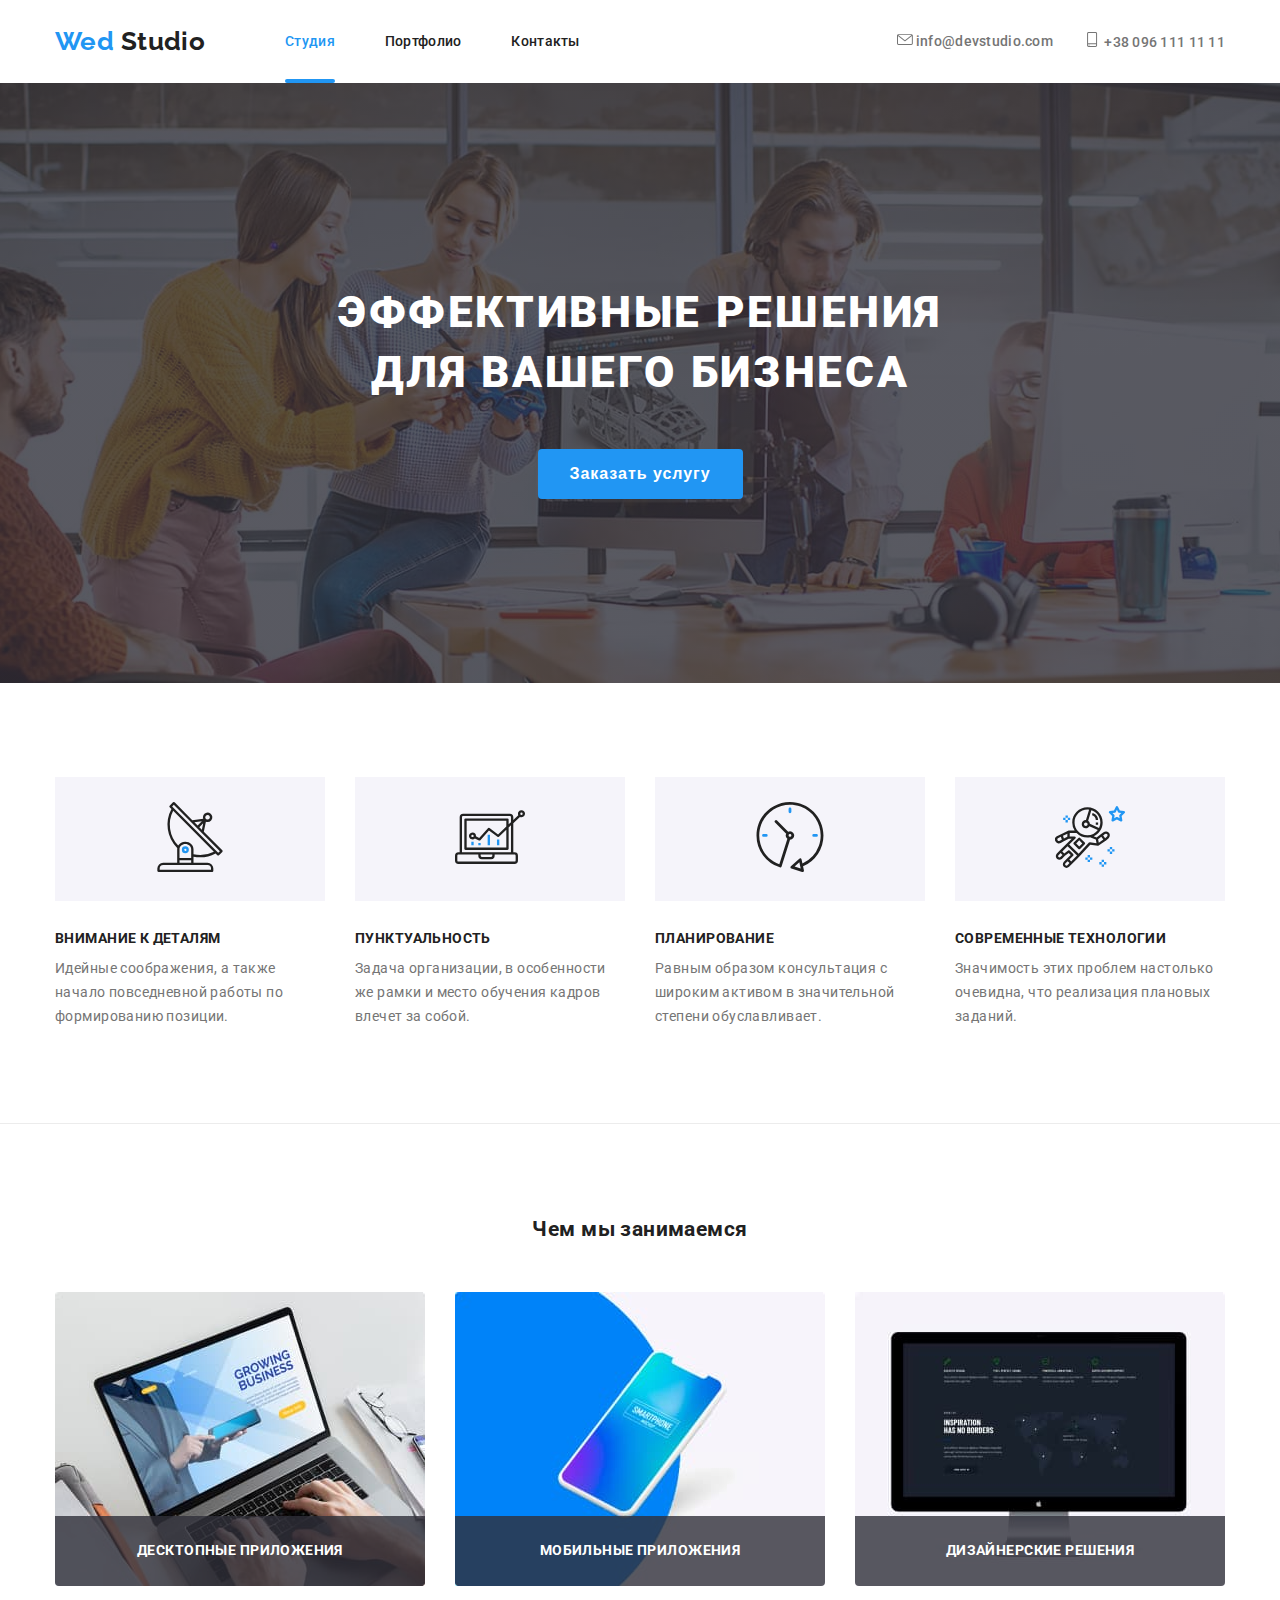
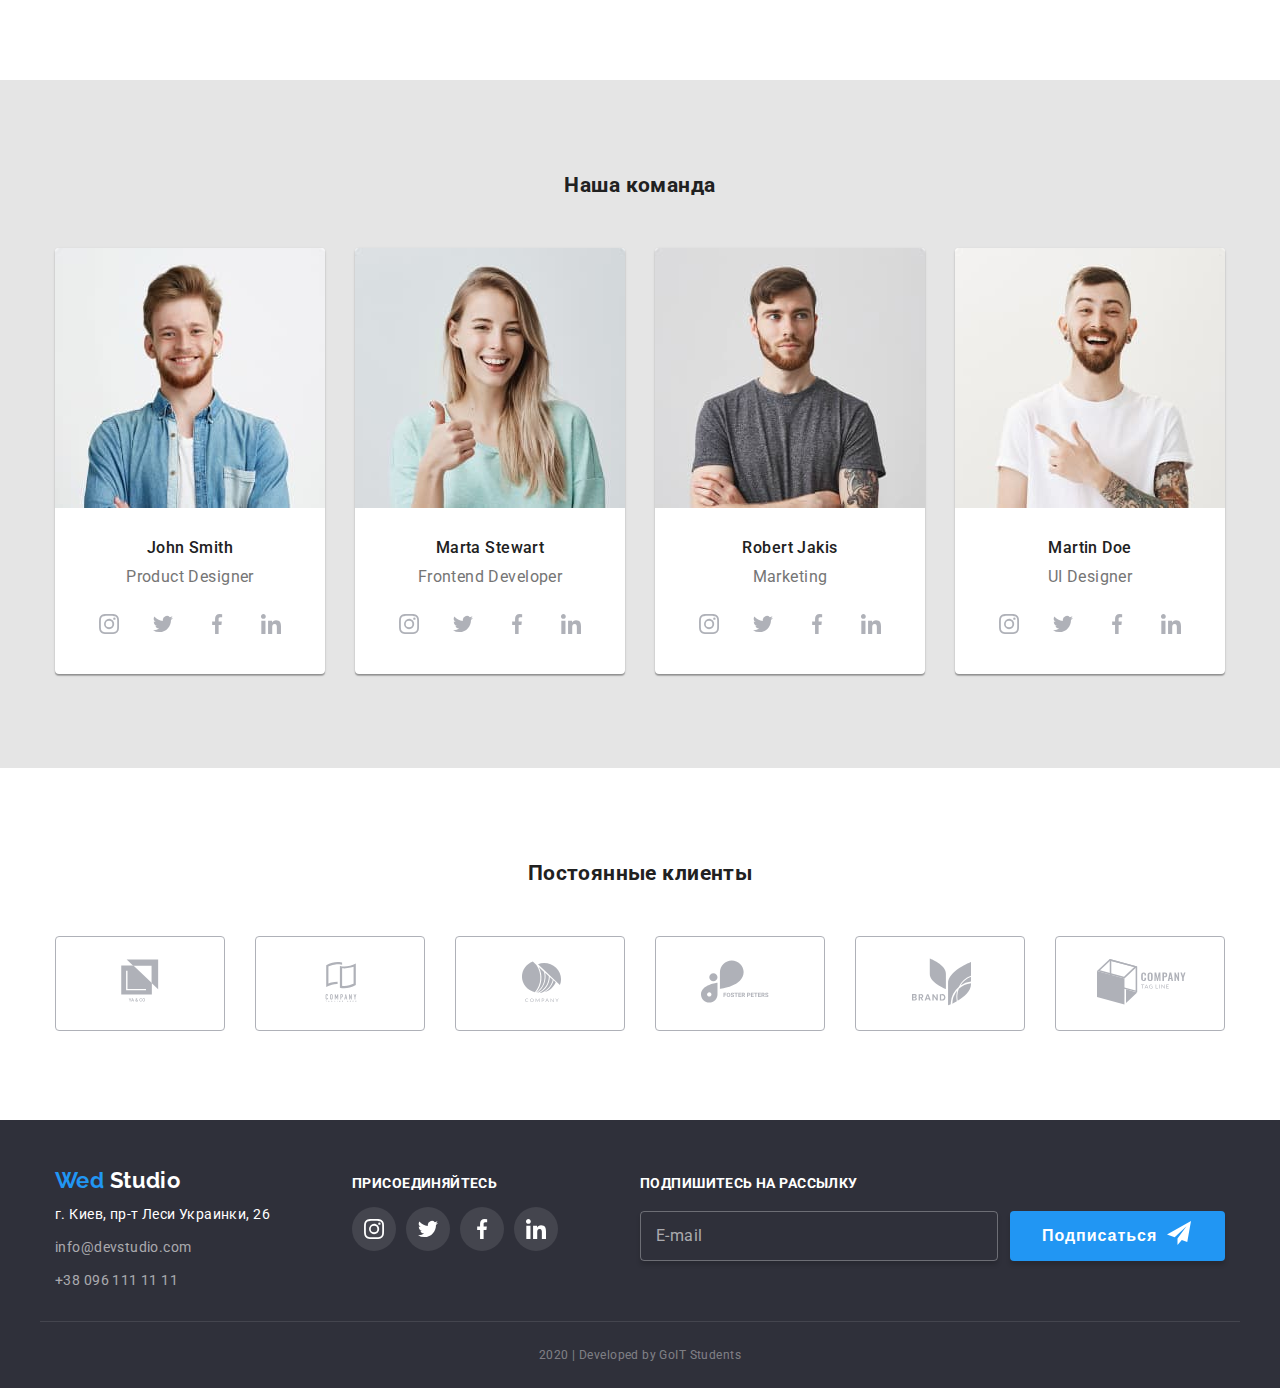
==== commit 27005af8: "3" ====
--- a/index.html
+++ b/index.html
@@ -13,39 +13,6 @@
   <body>
     <!--Шапка профиля-->
     <header class="header">
-      <div class="backdrop" data-backdrop>
-        <div class="modal">
-          <h2 class="modal-title">
-            Оставьте свои данные, мы вам перезвоним
-          </h2>
-          <form class="form js-speaker-form">
-            <label>
-              <input type="text" name="name" placeholder=" " />
-            </label>
-            <label>
-              <input type="email" name="email" />
-            </label>
-            <label>
-              <input type="tel" name="telephone" />
-            </label>
-            <label>
-              <textarea
-                class="comment"
-                name="comment"
-                rows="8"
-                placeholder=" "
-              ></textarea>
-            </label>
-            <label>
-              <input type="checkbox" />
-            </label>
-            <button class="button primary" type="submit">Отправить</button>
-          </form>
-          <svg class="icon-close" data-close-modal>
-            <use href="./images/symbol-defs1.svg#icon-close"></use>
-          </svg>
-        </div>
-      </div>
       <div class="container main-header">
         <!--  основная навигация-->
         <nav class="nav main-header">
@@ -64,7 +31,7 @@
               <a href="./portfolio.html" class="link">Портфолио </a>
             </li>
             <li class="item">
-              <a href="#" class="link">Студия</a>
+              <a href="#" class="link">Контакты</a>
             </li>
           </ul>
         </nav>
@@ -73,11 +40,7 @@
             <a href="mailto:info@devstudio.com" class="contact-link flex-link">
               <div class="in-bl">
                 <svg class="icon-envelope">
-                  <use
-                    width="16"
-                    heidth="12"
-                    href="./images/symbol-defs1.svg#icon-envelope"
-                  ></use>
+                  <use href="./images/symbol-defs1.svg#icon-envelope"></use>
                 </svg>
               </div>
               <span>
@@ -89,11 +52,7 @@
             <a href="tel:+380961111111" class="contact-link">
               <div class="in-bl">
                 <svg class="icon-smartphone">
-                  <use
-                    width="16"
-                    heidth="12"
-                    href="./images/symbol-defs1.svg#icon-smartphone"
-                  ></use>
+                  <use href="./images/symbol-defs1.svg#icon-smartphone"></use>
                 </svg>
               </div>
               +38 096 111 11 11
@@ -111,9 +70,77 @@
             эффективные решения <br />
             для вашего бизнеса
           </h1>
-          <a href="" class="button primary" data-open-modal>
+          <button class="button primary" data-open-modal>
             Заказать услугу
-          </a>
+          </button>
+          <div class="backdrop is-hidden" data-backdrop>
+            <div class="modal">
+              <b class="modal-title">
+                Оставьте свои данные, мы вам перезвоним
+              </b>
+              <form class="form js-speaker-form">
+                <label class="field name">
+                  <svg class="icon-person form-icon">
+                    <use href="./images/symbol-defs1.svg#icon-person"></use>
+                  </svg>
+                  <input
+                    class="form-input"
+                    type="text"
+                    name="name"
+                    placeholder=" "
+                  />
+                  <span class="form-label">Имя</span>
+                </label>
+                <label class="field">
+                  <svg class="icon-phone form-icon">
+                    <use href="./images/symbol-defs1.svg#icon-phone"></use>
+                  </svg>
+                  <input
+                    class="form-input"
+                    type="tel"
+                    name="telephone"
+                    placeholder=" "
+                  />
+                  <span class="form-label">Телефон</span>
+                </label>
+                <label class="field">
+                  <svg class="icon-email form-icon">
+                    <use href="./images/symbol-defs1.svg#icon-email"></use>
+                  </svg>
+                  <input
+                    class="form-input"
+                    type="email"
+                    name="email"
+                    placeholder=" "
+                  />
+                  <span class="form-label">Почта</span>
+                </label>
+                <label class="field">
+                  <textarea
+                    class="comment"
+                    name="comment"
+                    rows="8"
+                    placeholder=" "
+                  ></textarea>
+                  <span class="form-label com">Комментарий</span>
+                </label>
+                <label class="field checkbox-field">
+                  <input class="visualli-hidden checkbox" type="checkbox" />
+                  <span class="icn"></span>
+                  <span
+                    >Соглашаюсь с рассылкой и принимаю
+                    <a class="chec" href="">Условия договора</a></span
+                  >
+                </label>
+                <button class="button primary" type="submit">
+                  Отправить
+                </button>
+              </form>
+              <svg class="icon-close" data-close-modal>
+                <use href="./images/symbol-defs1.svg#icon-close"></use>
+              </svg>
+            </div>
+          </div>
         </div>
       </section>
       <!--преимущества компании-->
@@ -273,8 +300,6 @@
                     >
                       <svg class="icon-instagram">
                         <use
-                          width="20"
-                          heidth="20"
                           href="./images/symbol-defs1.svg#icon-instagram"
                         ></use>
                       </svg>
@@ -284,8 +309,6 @@
                     <a href="#" aria-label="twitter" class="link icon-twitter">
                       <svg class="icon-twitter">
                         <use
-                          width="20"
-                          heidth="20"
                           href="./images/symbol-defs1.svg#icon-twitter"
                         ></use>
                       </svg>
@@ -299,8 +322,6 @@
                     >
                       <svg class="icon-facebook">
                         <use
-                          width="20"
-                          heidth="20"
                           href="./images/symbol-defs1.svg#icon-facebook"
                         ></use>
                       </svg>
@@ -314,8 +335,6 @@
                     >
                       <svg class="icon-linkedin">
                         <use
-                          width="20"
-                          heidth="20"
                           href="./images/symbol-defs1.svg#icon-linkedin"
                         ></use>
                       </svg>
@@ -348,8 +367,6 @@
                     >
                       <svg class="icon-instagram">
                         <use
-                          width="20"
-                          heidth="20"
                           href="./images/symbol-defs1.svg#icon-instagram"
                         ></use>
                       </svg>
@@ -359,8 +376,6 @@
                     <a href="#" aria-label="twitter" class="link icon-twitter">
                       <svg class="icon-twitter">
                         <use
-                          width="20"
-                          heidth="20"
                           href="./images/symbol-defs1.svg#icon-twitter"
                         ></use>
                       </svg>
@@ -374,8 +389,6 @@
                     >
                       <svg class="icon-facebook">
                         <use
-                          width="20"
-                          heidth="20"
                           href="./images/symbol-defs1.svg#icon-facebook"
                         ></use>
                       </svg>
@@ -389,8 +402,6 @@
                     >
                       <svg class="icon-linkedin">
                         <use
-                          width="20"
-                          heidth="20"
                           href="./images/symbol-defs1.svg#icon-linkedin"
                         ></use>
                       </svg>
@@ -423,8 +434,6 @@
                     >
                       <svg class="icon-instagram">
                         <use
-                          width="20"
-                          heidth="20"
                           href="./images/symbol-defs1.svg#icon-instagram"
                         ></use>
                       </svg>
@@ -434,8 +443,6 @@
                     <a href="#" aria-label="twitter" class="link icon-twitter">
                       <svg class="icon-twitter">
                         <use
-                          width="20"
-                          heidth="20"
                           href="./images/symbol-defs1.svg#icon-twitter"
                         ></use>
                       </svg>
@@ -449,8 +456,6 @@
                     >
                       <svg class="icon-facebook">
                         <use
-                          width="20"
-                          heidth="20"
                           href="./images/symbol-defs1.svg#icon-facebook"
                         ></use>
                       </svg>
@@ -464,8 +469,6 @@
                     >
                       <svg class="icon-linkedin">
                         <use
-                          width="20"
-                          heidth="20"
                           href="./images/symbol-defs1.svg#icon-linkedin"
                         ></use>
                       </svg>
@@ -498,8 +501,6 @@
                     >
                       <svg class="icon-instagram">
                         <use
-                          width="20"
-                          heidth="20"
                           href="./images/symbol-defs1.svg#icon-instagram"
                         ></use>
                       </svg>
@@ -509,8 +510,6 @@
                     <a href="#" aria-label="twitter" class="link icon-twitter">
                       <svg class="icon-twitter">
                         <use
-                          width="20"
-                          heidth="20"
                           href="./images/symbol-defs1.svg#icon-twitter"
                         ></use>
                       </svg>
@@ -524,8 +523,6 @@
                     >
                       <svg class="icon-facebook">
                         <use
-                          width="20"
-                          heidth="20"
                           href="./images/symbol-defs1.svg#icon-facebook"
                         ></use>
                       </svg>
@@ -539,8 +536,6 @@
                     >
                       <svg class="icon-linkedin">
                         <use
-                          width="20"
-                          heidth="20"
                           href="./images/symbol-defs1.svg#icon-linkedin"
                         ></use>
                       </svg>
@@ -668,52 +663,54 @@
             <li class="element">
               <a href="#" aria-label="instagram" class="link icon-instagram">
                 <svg class="icon-instagram">
-                  <use
-                    width="20"
-                    heidth="20"
-                    href="./images/symbol-defs1.svg#icon-instagram"
-                  ></use>
+                  <use href="./images/symbol-defs1.svg#icon-instagram"></use>
                 </svg>
               </a>
             </li>
             <li class="element">
               <a href="#" aria-label="twitter" class="link icon-twitter">
                 <svg class="icon-twitter">
-                  <use
-                    width="20"
-                    heidth="20"
-                    href="./images/symbol-defs1.svg#icon-twitter"
-                  ></use>
+                  <use href="./images/symbol-defs1.svg#icon-twitter"></use>
                 </svg>
               </a>
             </li>
             <li class="element">
               <a href="#" aria-label="facebook" class="link icon-facebook">
                 <svg class="icon-facebook">
-                  <use
-                    width="20"
-                    heidth="20"
-                    href="./images/symbol-defs1.svg#icon-facebook"
-                  ></use>
+                  <use href="./images/symbol-defs1.svg#icon-facebook"></use>
                 </svg>
               </a>
             </li>
             <li class="element">
               <a href="#" aria-label="linkedin" class="link icon-linkedin">
                 <svg class="icon-linkedin">
-                  <use
-                    width="20"
-                    heidth="20"
-                    href="./images/symbol-defs1.svg#icon-linkedin"
-                  ></use>
+                  <use href="./images/symbol-defs1.svg#icon-linkedin"></use>
                 </svg>
               </a>
             </li>
           </ul>
         </div>
-        <b class="b">
-          Подпишитесь на рассылку
-        </b>
+        <div>
+          <b class="b">
+            Подпишитесь на рассылку
+          </b>
+          <div class="flex">
+            <label class="field">
+              <input class="footer-mail" type="email" placeholder=" " />
+              <span class="footer-place">
+                E-mail
+              </span>
+            </label>
+            <button class="button primary">
+              <span>
+                Подписаться
+              </span>
+              <svg class="icon-send">
+                <use href="./images/symbol-defs1.svg#icon-send"></use>
+              </svg>
+            </button>
+          </div>
+        </div>
       </div>
       <p class="copyright container">2020 | Developed by GoIT Students</p>
     </footer>
--- a/css/style.css
+++ b/css/style.css
@@ -7,14 +7,12 @@
 *::after {
   box-sizing: inherit;
 }
-
+/* 
 *,
 *::before,
 *::after {
-  transition-property: color, background-color, transform, fill, opacity;
-  transition-duration: 250ms;
-  transition-timing-function: cubic-bezier(0.4, 0, 0.2, 1);
-}
+  transition: 250ms cubic-bezier(0.4, 0, 0.2, 1);
+} */
 
 :root {
   --primary-text-color: #757575;
@@ -122,74 +120,6 @@
   padding-bottom: 94px;
 }
 
-/* модалка */
-
-.backdrop.is-hidden {
-  opacity: 0;
-  pointer-events: none;
-}
-
-.backdrop {
-  position: fixed;
-  width: 100%;
-  height: 100%;
-  top: 0px;
-  left: 0px;
-
-  background: rgba(0, 0, 0, 0.2);
-
-  opacity: 1;
-
-  z-index: 110;
-}
-
-.modal {
-  position: absolute;
-  top: 50%;
-  left: 50%;
-
-  min-width: 528px;
-  height: 581px;
-  padding: 40px;
-
-  transform: translate3d(-50%, -50%, 0);
-
-  background-color: var(--white-color-text);
-  text-align: center;
-
-  z-index: 111;
-}
-
-.modal-title {
-  font-weight: bold;
-  font-size: 20px;
-  line-height: 1.15;
-  letter-spacing: 0.03em;
-  color: var(--secondary-text-color);
-}
-
-.modal .button {
-  margin-top: 40px;
-}
-
-.modal .icon-close {
-  position: absolute;
-  top: 8px;
-  right: 8px;
-
-  width: 30px;
-  height: 30px;
-  border-radius: 50%;
-  border: 1px solid rgba(0, 0, 0, 0.1);
-  padding: 6px;
-
-  z-index: 112;
-}
-
-.dwe {
-  border: 0px;
-}
-
 /* шапка */
 
 .header {
@@ -223,12 +153,16 @@
   display: block;
   padding-top: 32px;
   padding-bottom: 32px;
+
+  transition: 250ms cubic-bezier(0.4, 0, 0.2, 1);
 }
 
 .nav .link {
   color: var(--secondary-text-color);
   font-weight: 500;
   letter-spacing: 0.02em;
+
+  transition: 250ms cubic-bezier(0.4, 0, 0.2, 1);
 }
 
 .link.active-link,
@@ -237,6 +171,8 @@
 .contact-link:focus,
 .contact-link:hover {
   color: var(--text-hover-color);
+
+  transition: 250ms cubic-bezier(0.4, 0, 0.2, 1);
 }
 
 .active,
@@ -261,11 +197,15 @@
 
   opacity: 0;
   transform: scaleX(0);
+
+  transition: 250ms cubic-bezier(0.4, 0, 0.2, 1);
 }
 
 .header-ul .link:hover::after {
   opacity: 1;
   transform: scaleX(1);
+
+  transition: 250ms cubic-bezier(0.4, 0, 0.2, 1);
 }
 
 .logo {
@@ -295,7 +235,7 @@
 
 .icon-envelope {
   width: 16px;
-  height: 16px;
+  height: 11.2px;
   fill: currentColor;
 }
 
@@ -368,18 +308,22 @@
   display: inline-flex;
   width: 44px;
   height: 44px;
+
   background: rgba(255, 255, 255, 0.1);
   border-radius: 50%;
   background-repeat: no-repeat;
   background-position: center;
   background-size: 20px;
   fill: var(--white-color-text);
-  padding: 12px;
+
+  transition: 250ms cubic-bezier(0.4, 0, 0.2, 1);
 }
 
 .footer__social-networks .link:hover,
 .footer__social-networks .link:focus {
   background-color: var(--text-hover-color);
+
+  transition: 250ms cubic-bezier(0.4, 0, 0.2, 1);
 }
 
 #icon-instagram,
@@ -400,6 +344,70 @@
 .footer {
   background-color: #2f303a;
   padding-top: 48px;
+}
+
+.footer-mail {
+  width: 358px;
+  height: 50px;
+  padding-left: 16px;
+  opacity: 1;
+
+  border: 1px solid rgba(255, 255, 255, 0.3);
+  box-sizing: border-box;
+  box-shadow: 0px 4px 4px rgba(0, 0, 0, 0.15);
+  border-radius: 4px;
+  color: rgba(255, 255, 255, 0.6);
+
+  background-color: transparent;
+}
+
+.footer .field {
+  margin-top: 20px;
+}
+
+.footer-place {
+  position: absolute;
+  left: 16px;
+  top: 50%;
+  transform: translateY(-50%);
+  opacity: 1;
+
+  font-weight: normal;
+  font-size: 16px;
+  line-height: 1.3;
+  letter-spacing: 0.03em;
+
+  color: rgba(255, 255, 255, 0.6);
+}
+
+.flex {
+  display: flex;
+}
+
+.footer .button.primary {
+  display: flex;
+  width: 215px;
+  box-shadow: 0px 4px 4px rgba(0, 0, 0, 0.15);
+
+  margin-top: 20px;
+  margin-left: 12px;
+}
+
+.icon-send {
+  display: inline-block;
+  margin-left: 10px;
+  width: 24px;
+  height: 24px;
+}
+
+.field:focus-within > .footer-place,
+.footer-mail:not(:placeholder-shown) + .footer-place {
+  opacity: 0;
+  transition: 250ms cubic-bezier(0.4, 0, 0.2, 1);
+
+  font-size: 12px;
+  line-height: 1.17;
+  color: var(--text-hover-color);
 }
 
 /* main index */
@@ -452,9 +460,215 @@
   padding: 10px 32px;
   border: 0px;
   border-radius: 4px;
-  width: 200.3px;
+  width: 205px;
   height: 50px;
 }
+
+/* модалка */
+
+.backdrop.is-hidden {
+  opacity: 0;
+  pointer-events: none;
+
+  transition: 250ms cubic-bezier(0.4, 0, 0.2, 1);
+}
+
+.backdrop {
+  position: fixed;
+  width: 100%;
+  height: 100%;
+  top: 0px;
+  left: 0px;
+
+  background: rgba(0, 0, 0, 0.2);
+
+  opacity: 1;
+
+  z-index: 110;
+
+  transition: 250ms cubic-bezier(0.4, 0, 0.2, 1);
+}
+
+.modal {
+  position: absolute;
+  top: 50%;
+  left: 50%;
+
+  min-width: 528px;
+  height: 581px;
+  padding: 40px;
+
+  transform: translate3d(-50%, -50%, 0);
+
+  background-color: var(--white-color-text);
+  text-align: center;
+
+  z-index: 111;
+}
+
+.modal-title {
+  font-weight: bold;
+  font-size: 20px;
+  line-height: 1.15;
+  letter-spacing: 0.03em;
+  color: var(--secondary-text-color);
+}
+
+.form .button {
+  margin-top: 30px;
+}
+
+.modal .icon-close {
+  position: absolute;
+  top: 8px;
+  right: 8px;
+
+  width: 30px;
+  height: 30px;
+  border-radius: 50%;
+  border: 1px solid rgba(0, 0, 0, 0.1);
+
+  z-index: 112;
+}
+
+.field {
+  position: relative;
+  display: flex;
+  align-items: center;
+
+  margin-top: 28px;
+}
+
+.form-input {
+  display: block;
+  width: 448px;
+  height: 40px;
+
+  padding-left: 42px;
+
+  border: 1px solid rgba(33, 33, 33, 0.2);
+  box-sizing: border-box;
+  border-radius: 4px;
+}
+
+.name {
+  margin-top: 30px;
+}
+
+.icon-person {
+  position: absolute;
+  width: 18px;
+  height: 18px;
+  top: 11px;
+  left: 16px;
+}
+
+.icon-phone {
+  position: absolute;
+  width: 18px;
+  height: 18px;
+  top: 11px;
+  left: 16px;
+}
+
+.icon-email {
+  position: absolute;
+  width: 18px;
+  height: 18px;
+  top: 11px;
+  left: 16px;
+}
+
+.comment {
+  display: block;
+  resize: none;
+  width: 448px;
+  height: 120px;
+
+  padding-left: 16px;
+  padding-top: 12px;
+
+  border: 1px solid rgba(33, 33, 33, 0.2);
+  box-sizing: border-box;
+  border-radius: 4px;
+}
+
+.checkbox-field {
+  margin-top: 20px;
+}
+
+.chec {
+  color: var(--text-hover-color);
+  text-decoration: underline;
+}
+
+.form-label {
+  position: absolute;
+  top: 12px;
+  left: 42px;
+
+  font-weight: normal;
+  font-size: 14px;
+  line-height: 1.14;
+  letter-spacing: 0.01em;
+
+  transition: 250ms cubic-bezier(0.4, 0, 0.2, 1);
+}
+
+.field:focus-within > .form-label,
+.form-input:not(:placeholder-shown) + .form-label {
+  transform: translate(-26px, -32px);
+  transition: 250ms cubic-bezier(0.4, 0, 0.2, 1);
+
+  font-size: 12px;
+  line-height: 1.17;
+  color: var(--text-hover-color);
+}
+
+.field:focus-within > .form-icon,
+.form-input:not(:placeholder-shown) + .form-icon {
+  fill: var(--text-hover-color);
+
+  transition: 250ms cubic-bezier(0.4, 0, 0.2, 1);
+}
+
+.com {
+  top: 12px;
+  left: 16px;
+  transition: 250ms cubic-bezier(0.4, 0, 0.2, 1);
+}
+
+.field:focus-within > .com,
+.comment:not(:placeholder-shown) + .com {
+  font-size: 12px;
+  line-height: 1.17;
+  color: var(--text-hover-color);
+
+  transform: translateY(-32px);
+  transition: 250ms cubic-bezier(0.4, 0, 0.2, 1);
+}
+
+.icn {
+  display: inline-block;
+  width: 15px;
+  height: 15px;
+  margin-right: 5px;
+
+  border: 1.5px solid #2a2a2a;
+  border-radius: 1px;
+
+  transition: 250ms cubic-bezier(0.4, 0, 0.2, 1);
+}
+
+.checkbox:checked + .icn {
+  transform: scale(1.2);
+  border-color: transparent;
+  background-color: var(--text-hover-color);
+  background-image: url(../images/icon-check-1.svg);
+  background-size: contain;
+  background-origin: border-box;
+}
+
 /* преимущества компании */
 
 .flex-featurest {
@@ -598,23 +812,26 @@
   height: 44px;
   background-repeat: no-repeat;
   background-position: center;
-  padding: 12px;
   border-radius: 50%;
   fill: #afb1b8;
+
+  transition: 250ms cubic-bezier(0.4, 0, 0.2, 1);
 }
 
 .social-networks .link:hover,
 .social-networks .link:focus {
   fill: var(--white-color-text);
   background-color: var(--text-hover-color);
+
+  transition: 250ms cubic-bezier(0.4, 0, 0.2, 1);
 }
 
 .icon-instagram,
 .icon-twitter,
 .icon-facebook,
 .icon-linkedin {
-  width: 20px;
-  height: 20px;
+  width: 44px;
+  height: 44px;
 }
 
 /* клиенты */
@@ -629,13 +846,17 @@
   margin-right: 30px;
   width: 170px;
   height: 90px;
-  border: 1px solid #afb1b8;
-  border-radius: 4px;
+
+  transition: 250ms cubic-bezier(0.4, 0, 0.2, 1);
 }
 
 .customers-link {
   display: block;
   fill: #afb1b8;
+  border: 1px solid #afb1b8;
+  border-radius: 4px;
+
+  transition: 250ms cubic-bezier(0.4, 0, 0.2, 1);
 }
 
 .icon {
@@ -652,18 +873,12 @@
   fill: currentColor;
 }
 
-.element:hover .customers-link,
-.element .customers-link:focus {
+.customers .customers-link:hover,
+.customers-link:focus {
+  border-color: var(--text-hover-color);
   fill: var(--text-hover-color);
-  transition-duration: 250ms;
-  transition-timing-function: cubic-bezier(0.4, 0, 0.2, 1);
-}
-
-.customers .element:hover,
-.element:focus .customers-link {
-  border-color: var(--text-hover-color);
-  transition-duration: 250ms;
-  transition-timing-function: cubic-bezier(0.4, 0, 0.2, 1);
+
+  transition: 250ms cubic-bezier(0.4, 0, 0.2, 1);
 }
 
 .customers .element:nth-child(6n) {
@@ -689,12 +904,16 @@
   border: 0px;
   padding: 6px 22px;
   border-radius: 4px;
+
+  transition: 250ms cubic-bezier(0.4, 0, 0.2, 1);
 }
 
 .button.filter:focus,
 .button.filter:hover {
   background-color: var(--text-hover-color);
   color: var(--white-color-text);
+
+  transition: 250ms cubic-bezier(0.4, 0, 0.2, 1);
 }
 
 .filter {
@@ -744,6 +963,8 @@
   font-size: 18px;
   line-height: 1.56;
   letter-spacing: 0.03em;
+
+  transition: 250ms cubic-bezier(0.4, 0, 0.2, 1);
 }
 
 .card-picture {
@@ -755,6 +976,8 @@
   transform: translate3d(0, 0, 0);
   transition-duration: 250ms;
   transition-timing-function: cubic-bezier(0.4, 0, 0.2, 1);
+
+  transition: 250ms cubic-bezier(0.4, 0, 0.2, 1);
 }
 
 .work {
@@ -768,12 +991,16 @@
   margin-right: 30px;
   margin-right: 30px;
   margin-top: 30px;
+
+  transition: 250ms cubic-bezier(0.4, 0, 0.2, 1);
 }
 
 .work .element:hover,
 .work .element:focus {
   box-shadow: 1px 4px 6px rgba(0, 0, 0, 0.16), 0px 4px 4px rgba(0, 0, 0, 0.06),
     0px 1px 1px rgba(0, 0, 0, 0.12);
+
+  transition: 250ms cubic-bezier(0.4, 0, 0.2, 1);
 }
 
 .work .element:nth-child(3n) {
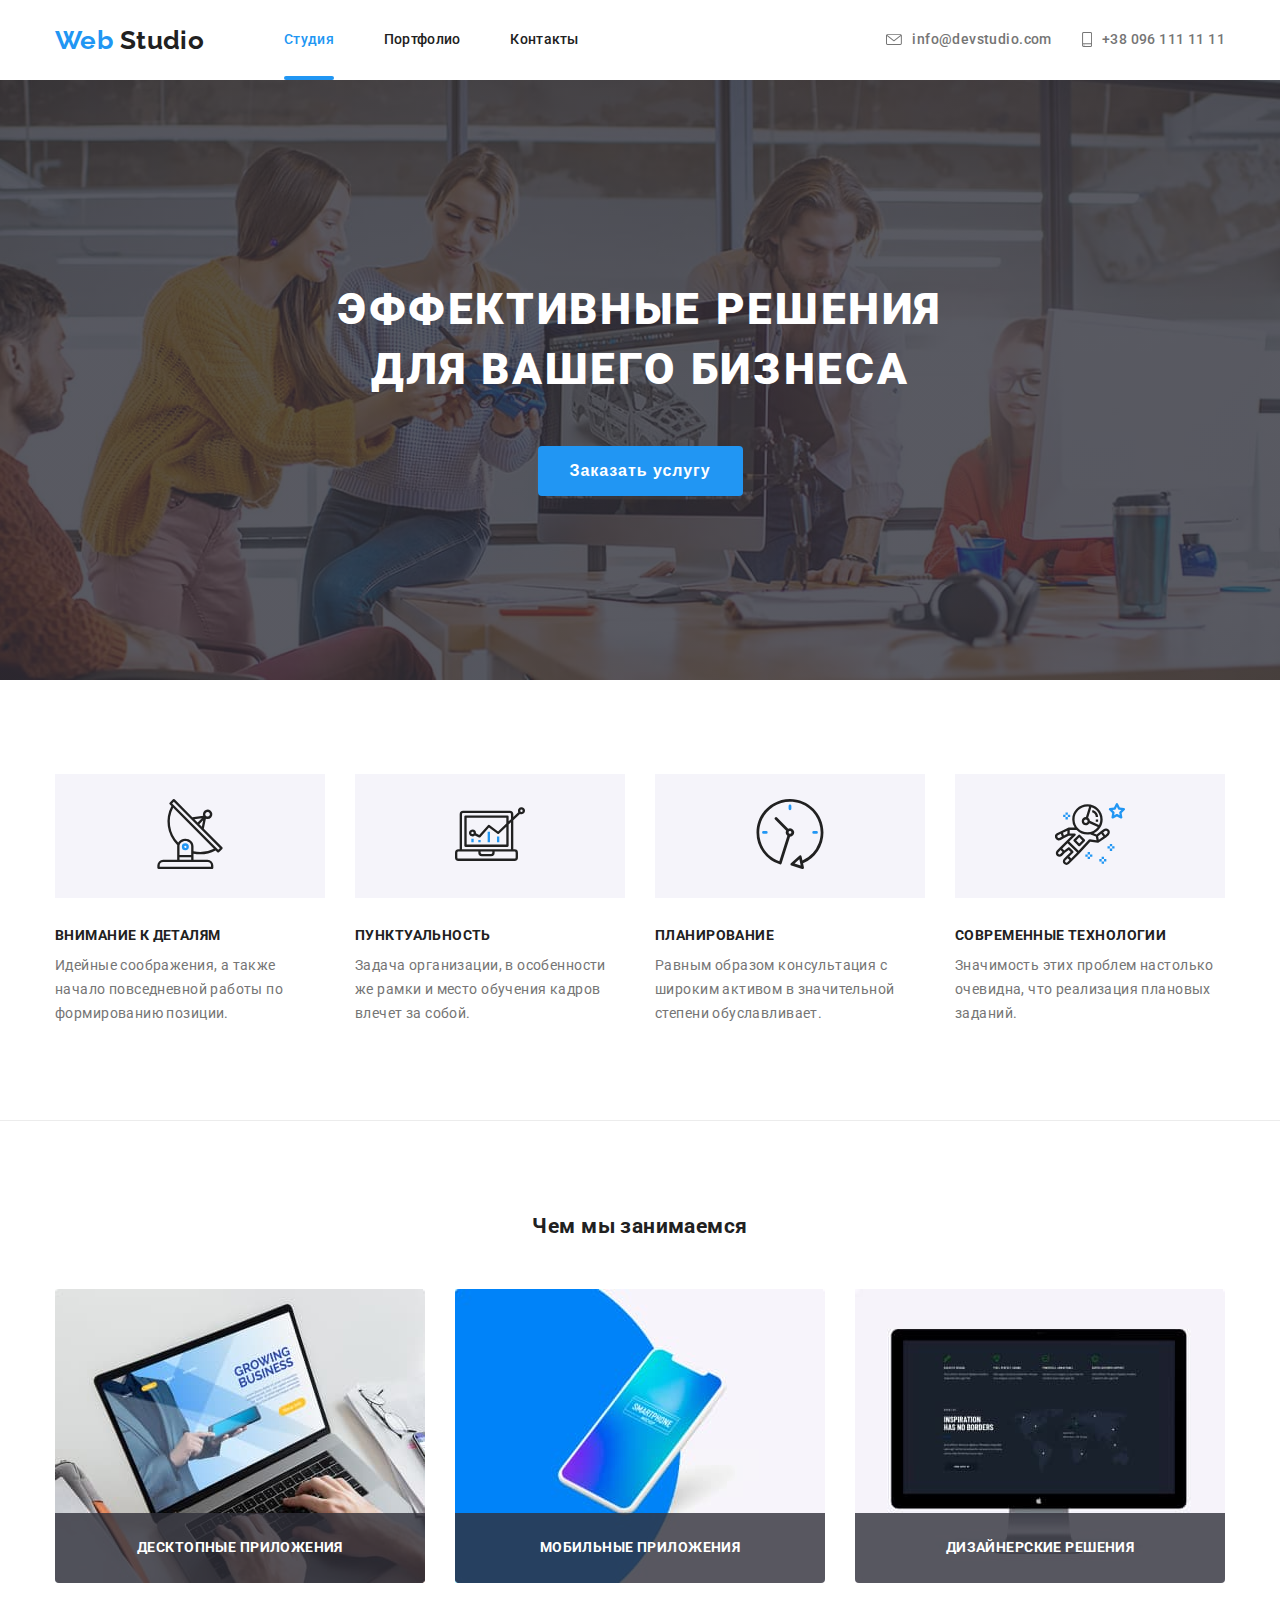
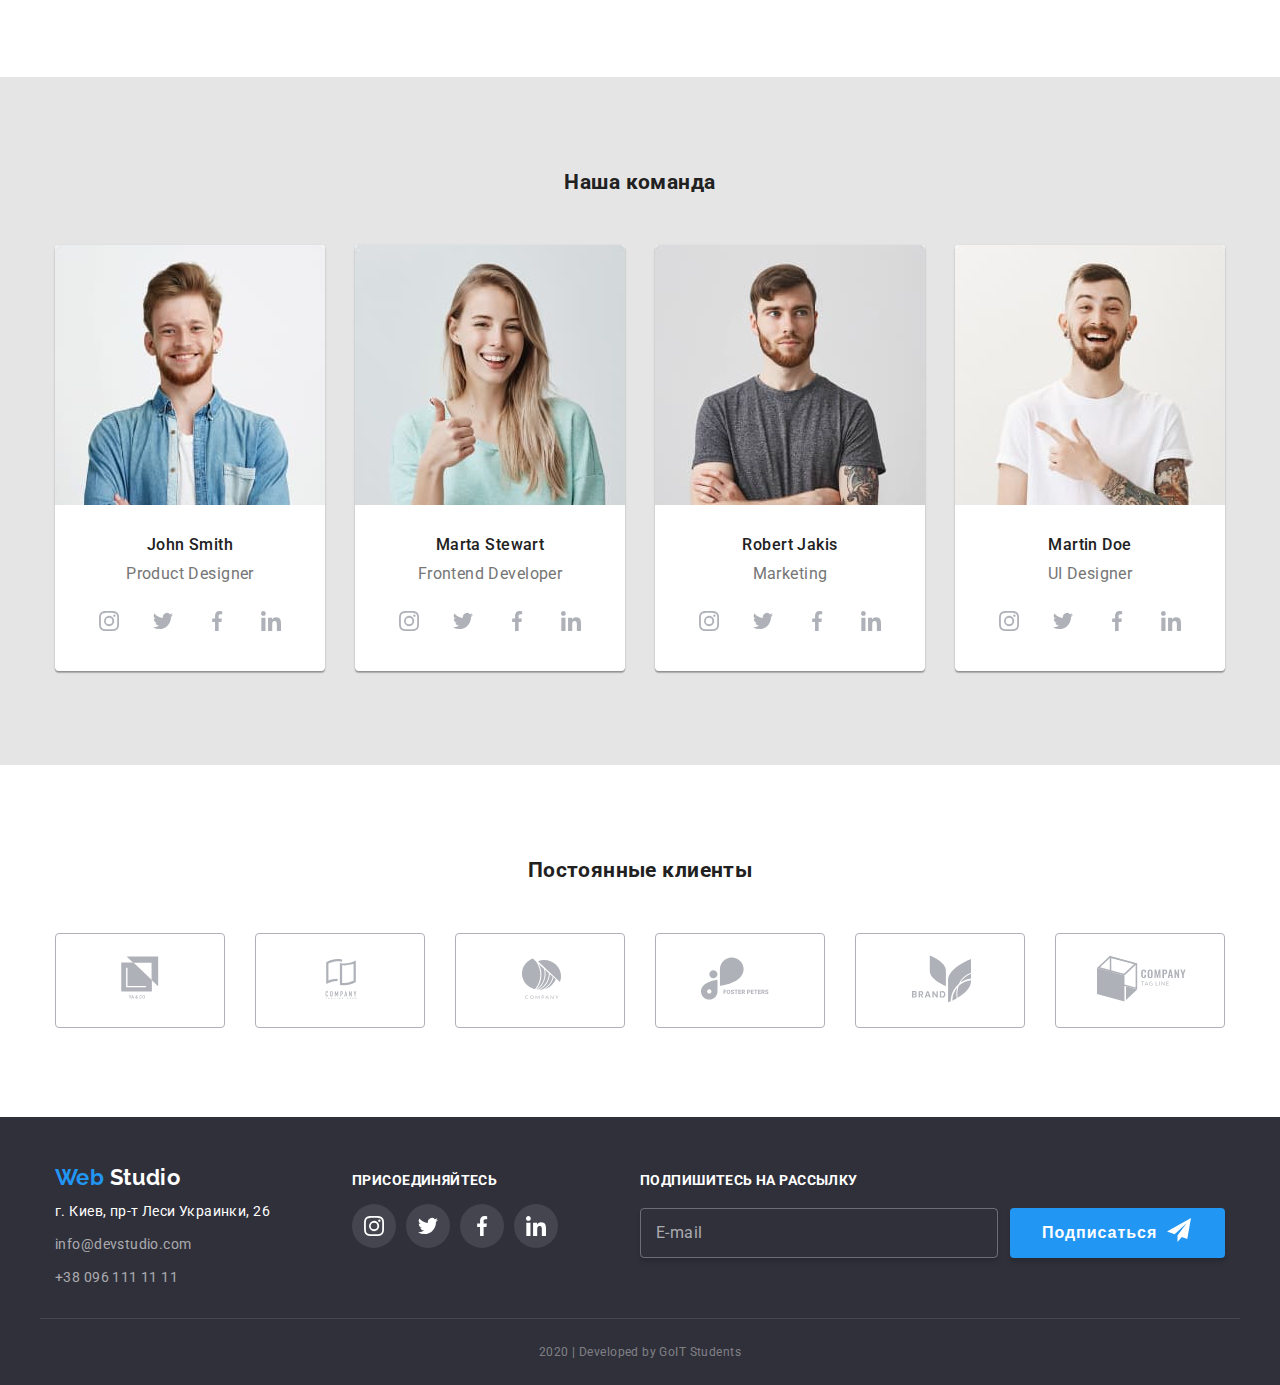
==== commit 0fe0c4e0: "4" ====
--- a/index.html
+++ b/index.html
@@ -17,7 +17,7 @@
         <!--  основная навигация-->
         <nav class="nav main-header">
           <a href="./index.html" class="logo">
-            <span class="logo-web">Wed</span>
+            <span class="logo-web">Web</span>
             Studio
           </a>
           <ul class="list header-ul">
@@ -38,23 +38,17 @@
         <ul class="list header-ul contact">
           <li class="item">
             <a href="mailto:info@devstudio.com" class="contact-link flex-link">
-              <div class="in-bl">
-                <svg class="icon-envelope">
-                  <use href="./images/symbol-defs1.svg#icon-envelope"></use>
-                </svg>
-              </div>
-              <span>
-                info@devstudio.com
-              </span>
+              <svg class="icon-envelope">
+                <use href="./images/symbol-defs1.svg#icon-envelope"></use>
+              </svg>
+              info@devstudio.com
             </a>
           </li>
           <li class="item">
             <a href="tel:+380961111111" class="contact-link">
-              <div class="in-bl">
-                <svg class="icon-smartphone">
-                  <use href="./images/symbol-defs1.svg#icon-smartphone"></use>
-                </svg>
-              </div>
+              <svg class="icon-smartphone">
+                <use href="./images/symbol-defs1.svg#icon-smartphone"></use>
+              </svg>
               +38 096 111 11 11
             </a>
           </li>
@@ -640,7 +634,7 @@
       <div class="container footer-container">
         <div>
           <a href="./index.html" class="logo-footer">
-            <span class="logo-web">Wed</span>
+            <span class="logo-web">Web</span>
             Studio
           </a>
           <!-- адресс -->
--- a/css/style.css
+++ b/css/style.css
@@ -178,7 +178,7 @@
 .active,
 .header-ul .link::after {
   position: absolute;
-  bottom: -2px;
+  bottom: 0px;
 
   width: 100%;
   height: 4px;
@@ -222,11 +222,16 @@
   color: var(--text-hover-color);
   font-family: Raleway, sans-serif;
 }
-.contact-link {
+.header-ul .contact-link {
+  display: inline-flex;
+  align-items: center;
+  font-weight: 500;
+  font-size: 14px;
   color: var(--primary-text-color);
-
-  font-weight: 500;
-  letter-spacing: 0.02em;
+  line-height: 1.14;
+  text-decoration: none;
+  margin-left: auto;
+  transition: color 250ms cubic-bezier(0.4, 0, 0.2, 1);
 }
 
 .flex-link {
@@ -236,12 +241,14 @@
 .icon-envelope {
   width: 16px;
   height: 11.2px;
+  margin-right: 10px;
   fill: currentColor;
 }
 
 .icon-smartphone {
-  width: 18px;
+  width: 10px;
   height: 15px;
+  margin-right: 10px;
   fill: currentColor;
 }
 
@@ -594,6 +601,9 @@
 }
 
 .checkbox-field {
+  display: flex;
+  align-items: center;
+  justify-content: center;
   margin-top: 20px;
 }
 
@@ -652,7 +662,7 @@
   display: inline-block;
   width: 15px;
   height: 15px;
-  margin-right: 5px;
+  margin-right: 7px;
 
   border: 1.5px solid #2a2a2a;
   border-radius: 1px;
